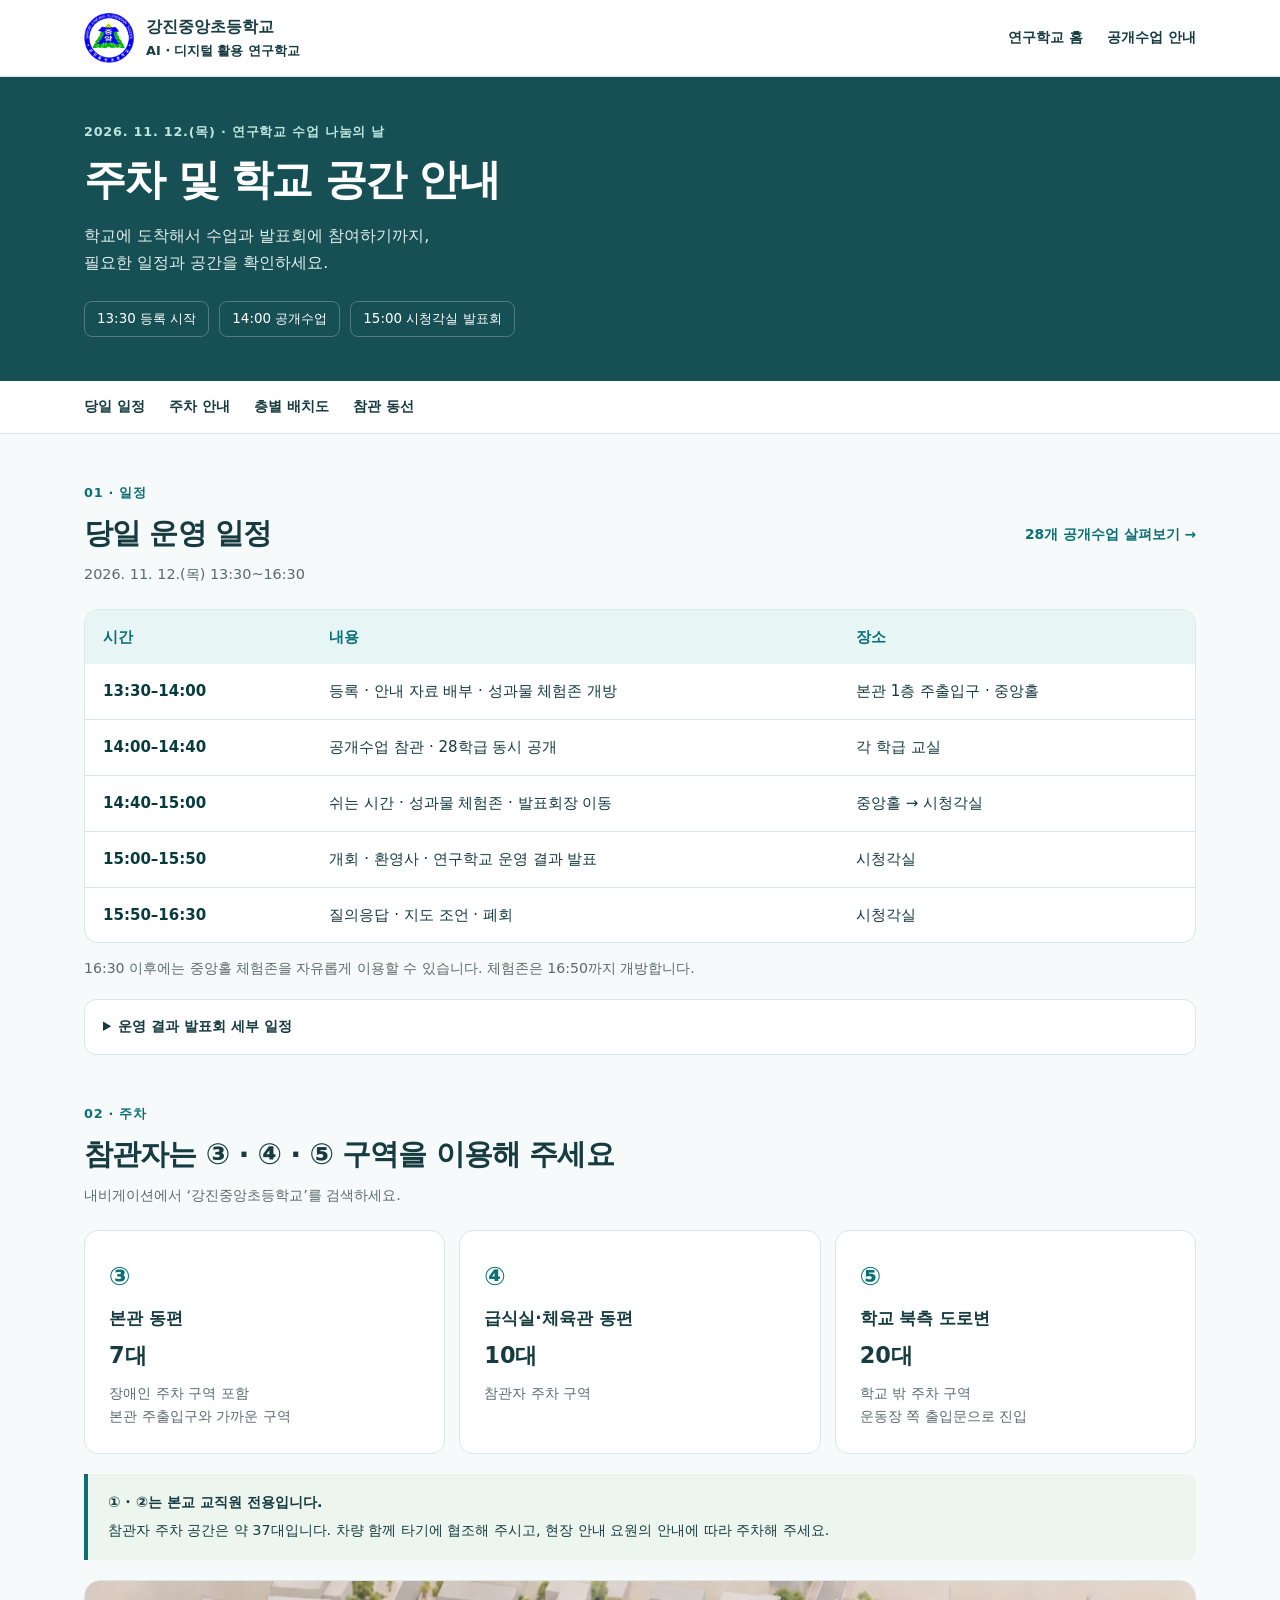
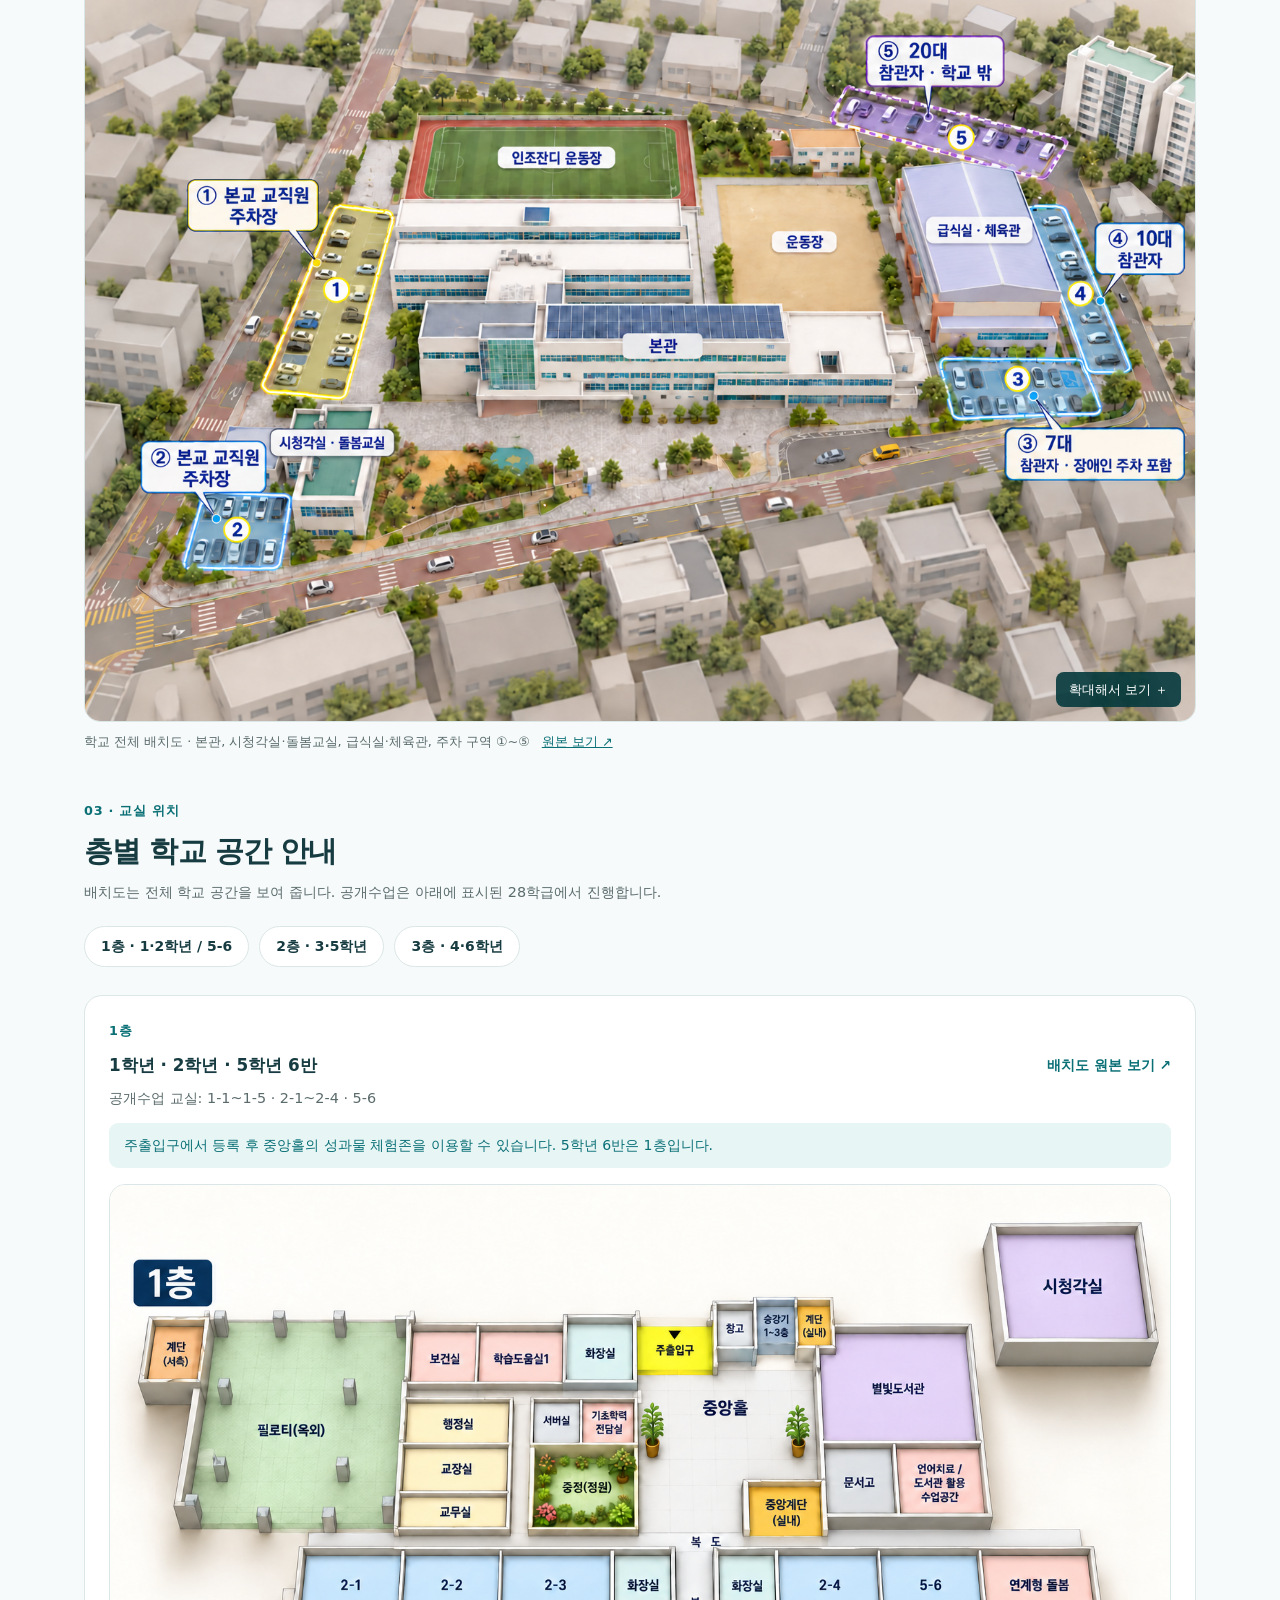
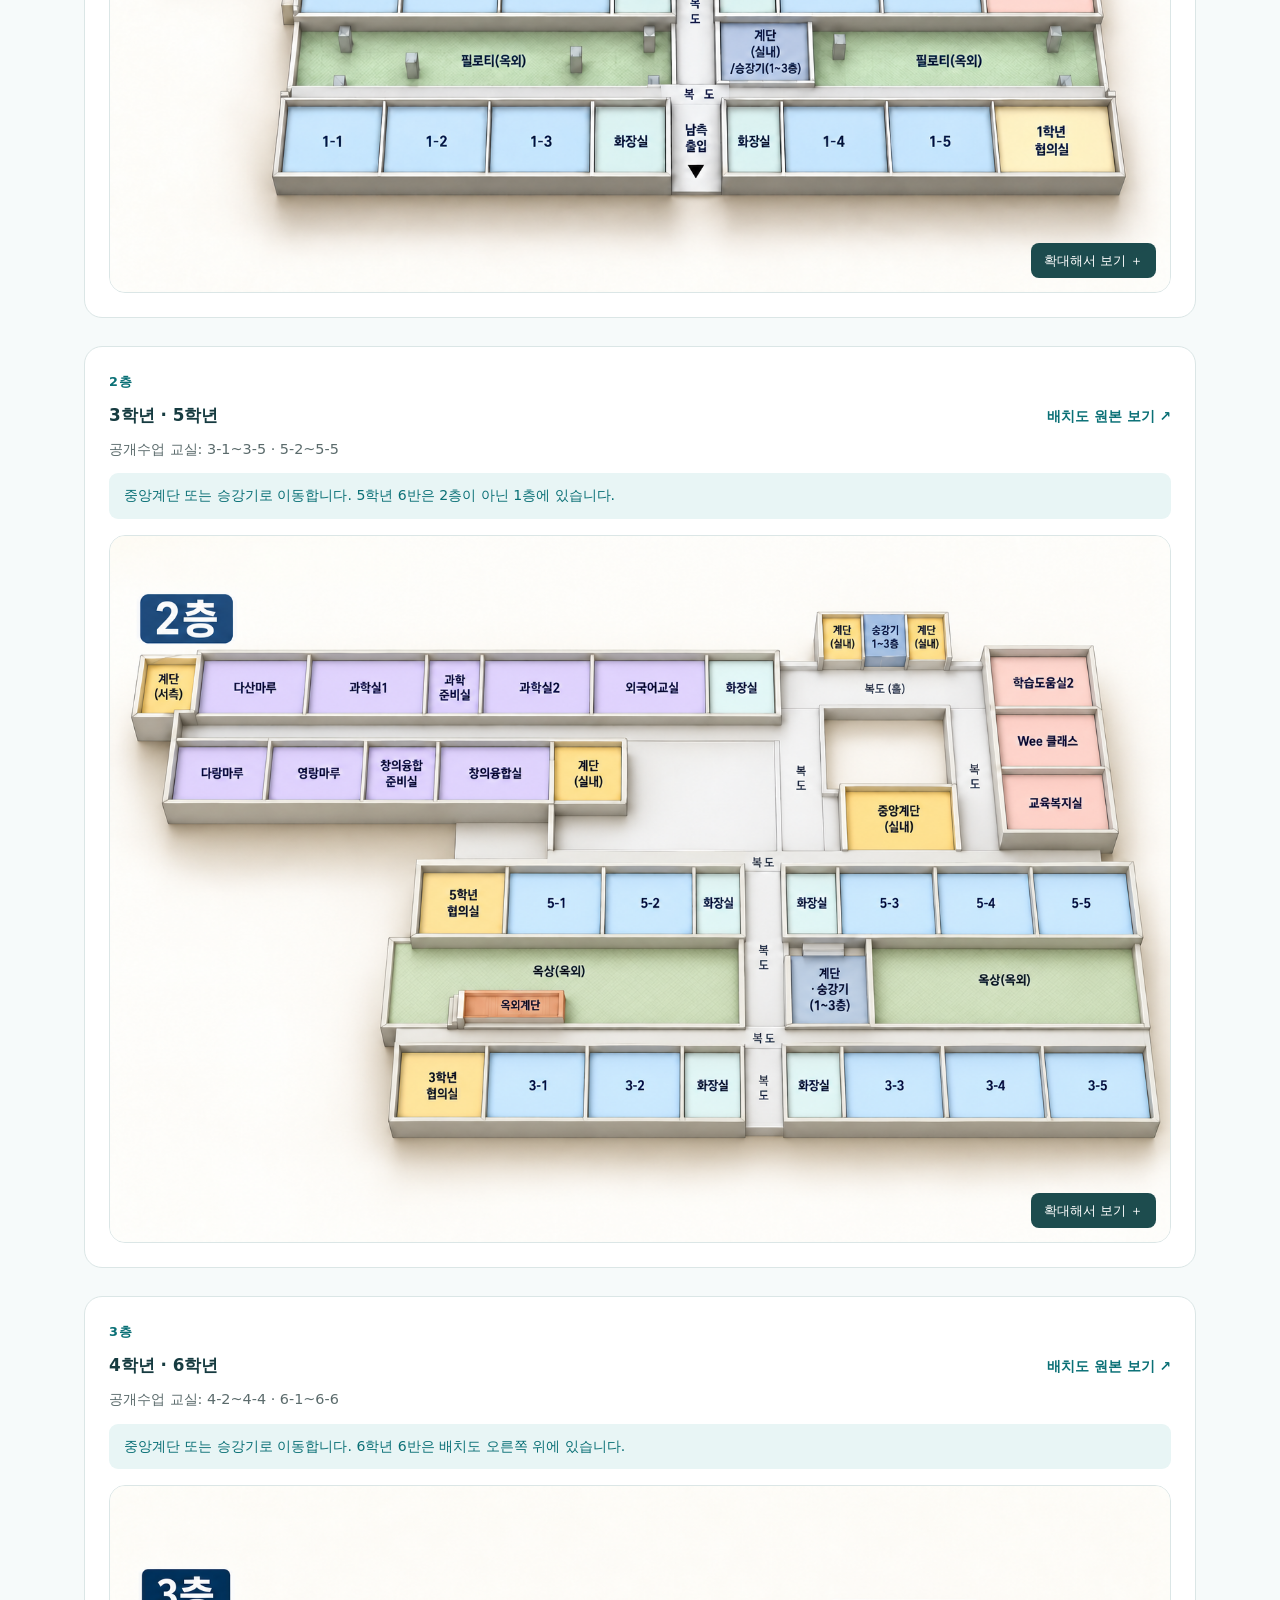
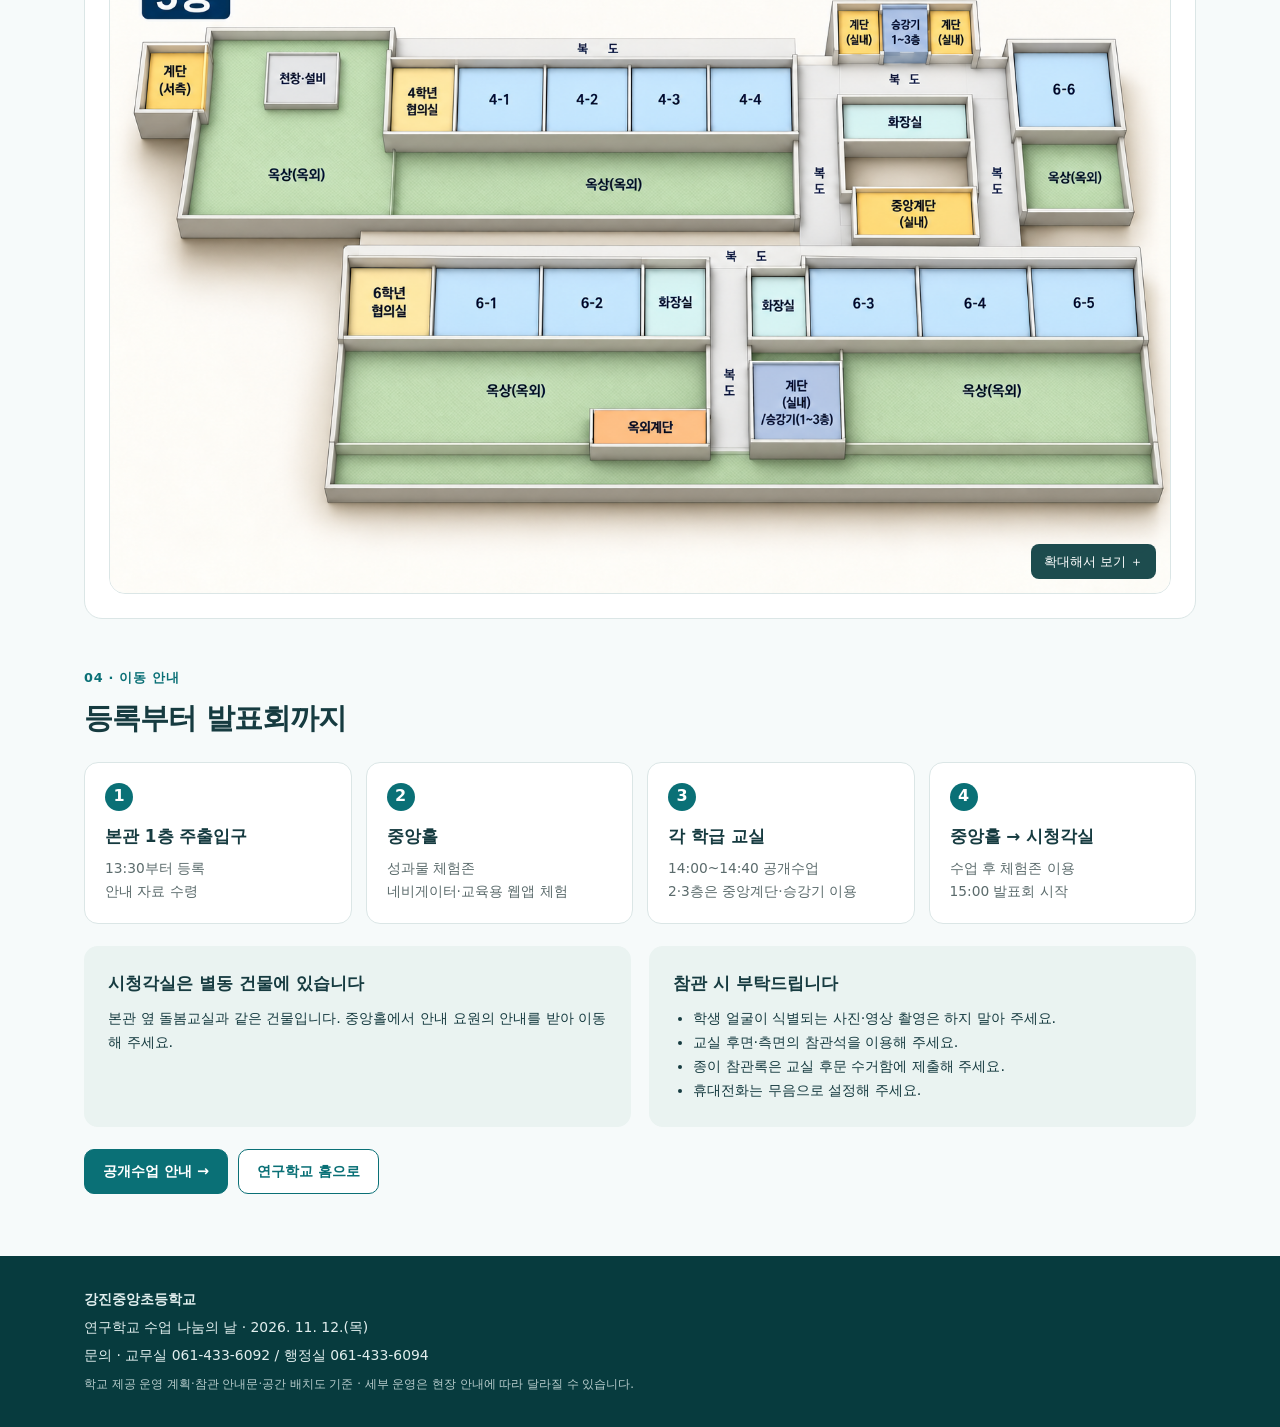
==== campus-guide.html @ c696d85d "Add event schedule and campus visitor guide; update school mark and report status" ====
<!doctype html>
<html lang="ko"><head><meta charset="utf-8"><meta name="viewport" content="width=device-width, initial-scale=1"><title>주차 및 학교 공간 안내 · 강진중앙초등학교 연구학교</title><meta name="description" content="2026년 11월 12일 연구학교 수업 나눔의 날. 당일 일정, 참관자 주차 구역, 1~3층 교실 배치도와 시청각실 이동 안내."><link rel="stylesheet" href="assets/campus-guide.css"></head>
<body><a class="skip" href="#main">본문으로 바로가기</a><header><div class="wrap nav"><a class="brand" href="index.html"><img src="assets/school-mark.png" width="1080" height="1080" alt="강진중앙초등학교 교표"><span>강진중앙초등학교<small>AI・디지털 활용 연구학교</small></span></a><nav aria-label="주 메뉴"><a href="index.html">연구학교 홈</a><a href="open-classes.html">공개수업 안내</a></nav></div></header>
<main id="main"><section class="hero"><div class="wrap"><p class="eyebrow">2026. 11. 12.(목) · 연구학교 수업 나눔의 날</p><h1>주차 및 학교 공간 안내</h1><p>학교에 도착해서 수업과 발표회에 참여하기까지,<br class="desktop-break"> 필요한 일정과 공간을 확인하세요.</p><div class="hero-facts"><span>13:30 등록 시작</span><span>14:00 공개수업</span><span>15:00 시청각실 발표회</span></div></div></section>
<nav class="section-nav" aria-label="안내 항목"><div class="wrap"><a href="#schedule">당일 일정</a><a href="#parking">주차 안내</a><a href="#floors">층별 배치도</a><a href="#route">참관 동선</a></div></nav>
<div class="wrap content"><section id="schedule" class="block"><div class="section-heading"><div><p class="eyebrow">01 · 일정</p><h2>당일 운영 일정</h2><p class="muted">2026. 11. 12.(목) 13:30~16:30</p></div><a class="text-link" href="open-classes.html">28개 공개수업 살펴보기 →</a></div><div class="event-table-wrap"><table class="event-table"><caption class="sr-only">2026년 11월 12일 당일 운영 일정</caption><thead><tr><th scope="col">시간</th><th scope="col">내용</th><th scope="col">장소</th></tr></thead><tbody><tr><th scope="row">13:30–14:00</th><td>등록 · 안내 자료 배부 · 성과물 체험존 개방</td><td>본관 1층 주출입구 · 중앙홀</td></tr><tr><th scope="row">14:00–14:40</th><td>공개수업 참관 · 28학급 동시 공개</td><td>각 학급 교실</td></tr><tr><th scope="row">14:40–15:00</th><td>쉬는 시간 · 성과물 체험존 · 발표회장 이동</td><td>중앙홀 → 시청각실</td></tr><tr><th scope="row">15:00–15:50</th><td>개회 · 환영사 · 연구학교 운영 결과 발표</td><td>시청각실</td></tr><tr><th scope="row">15:50–16:30</th><td>질의응답 · 지도 조언 · 폐회</td><td>시청각실</td></tr></tbody></table></div><p class="event-note">16:30 이후에는 중앙홀 체험존을 자유롭게 이용할 수 있습니다. 체험존은 16:50까지 개방합니다.</p><details class="presentation"><summary>운영 결과 발표회 세부 일정</summary><ul><li><time>15:00~15:10</time> 개회 · 환영사 · 내빈 소개</li><li><time>15:10~15:50</time> 연구 개요 · 과제별 결과 · 네비게이터 시연 · 수업자 사례 나눔 · 검증 결과와 결론</li><li><time>15:50~16:10</time> 질의응답</li><li><time>16:10~16:20</time> 지도·조언 및 총평</li><li><time>16:20~16:30</time> 폐회 및 정리</li></ul></details></section>
<section id="parking" class="block"><div class="section-heading"><div><p class="eyebrow">02 · 주차</p><h2>참관자는 ③ · ④ · ⑤ 구역을 이용해 주세요</h2><p class="muted">내비게이션에서 ‘강진중앙초등학교’를 검색하세요.</p></div></div><div class="parking-grid"><article><b class="number">③</b><h3>본관 동편</h3><strong>7대</strong><p>장애인 주차 구역 포함<br>본관 주출입구와 가까운 구역</p></article><article><b class="number">④</b><h3>급식실·체육관 동편</h3><strong>10대</strong><p>참관자 주차 구역</p></article><article><b class="number">⑤</b><h3>학교 북측 도로변</h3><strong>20대</strong><p>학교 밖 주차 구역<br>운동장 쪽 출입문으로 진입</p></article></div><p class="notice"><strong>① · ②는 본교 교직원 전용입니다.</strong> 참관자 주차 공간은 약 37대입니다. 차량 함께 타기에 협조해 주시고, 현장 안내 요원의 안내에 따라 주차해 주세요.</p><button class="map-button" data-map="assets/campus-parking.png" data-title="학교 전체 배치도 · 주차 구역" aria-haspopup="dialog" aria-label="학교 전체 배치도와 주차 구역 확대 보기"><img src="assets/campus-parking.png" width="1536" height="1024" loading="lazy" alt="학교 전체 배치도. ①② 교직원 전용, ③ 본관 동편 7대, ④ 급식실·체육관 동편 10대, ⑤ 학교 북측 도로변 20대. 시청각실은 돌봄교실과 같은 별동 건물에 있습니다."><span class="zoom-label">확대해서 보기 ＋</span></button><p class="map-caption">학교 전체 배치도 · 본관, 시청각실·돌봄교실, 급식실·체육관, 주차 구역 ①~⑤ <a href="assets/campus-parking.png" target="_blank" rel="noopener">원본 보기 ↗<span class="sr-only"> (새 창)</span></a></p></section>
<section id="floors" class="block"><div class="section-heading"><div><p class="eyebrow">03 · 교실 위치</p><h2>층별 학교 공간 안내</h2><p class="muted">배치도는 전체 학교 공간을 보여 줍니다. 공개수업은 아래에 표시된 28학급에서 진행합니다.</p></div></div><nav class="floor-nav" aria-label="층별 바로가기"><a href="#floor-1">1층 · 1·2학년 / 5-6</a><a href="#floor-2">2층 · 3·5학년</a><a href="#floor-3">3층 · 4·6학년</a></nav><section class="floor-panel" id="floor-1" aria-labelledby="floor-1-title"><div class="section-heading"><div><p class="eyebrow">1층</p><h3 id="floor-1-title">1학년 · 2학년 · 5학년 6반</h3><p class="muted">공개수업 교실: 1-1~1-5 · 2-1~2-4 · 5-6</p></div><a class="text-link" href="assets/campus-floor-1.png" target="_blank" rel="noopener">배치도 원본 보기 ↗<span class="sr-only"> (새 창)</span></a></div><p class="floor-note">주출입구에서 등록 후 중앙홀의 성과물 체험존을 이용할 수 있습니다. 5학년 6반은 1층입니다.</p><button class="map-button" data-map="assets/campus-floor-1.png" data-title="1층 배치도" aria-haspopup="dialog" aria-label="1층 배치도 확대 보기"><img src="assets/campus-floor-1.png" width="1536" height="1024" loading="lazy" alt="1층 학교 공간 배치도. 공개수업 교실 1-1~1-5 · 2-1~2-4 · 5-6. 계단, 승강기와 화장실 위치 표시."><span class="zoom-label">확대해서 보기 ＋</span></button></section><section class="floor-panel" id="floor-2" aria-labelledby="floor-2-title"><div class="section-heading"><div><p class="eyebrow">2층</p><h3 id="floor-2-title">3학년 · 5학년</h3><p class="muted">공개수업 교실: 3-1~3-5 · 5-2~5-5</p></div><a class="text-link" href="assets/campus-floor-2.png" target="_blank" rel="noopener">배치도 원본 보기 ↗<span class="sr-only"> (새 창)</span></a></div><p class="floor-note">중앙계단 또는 승강기로 이동합니다. 5학년 6반은 2층이 아닌 1층에 있습니다.</p><button class="map-button" data-map="assets/campus-floor-2.png" data-title="2층 배치도" aria-haspopup="dialog" aria-label="2층 배치도 확대 보기"><img src="assets/campus-floor-2.png" width="1536" height="1024" loading="lazy" alt="2층 학교 공간 배치도. 공개수업 교실 3-1~3-5 · 5-2~5-5. 계단, 승강기와 화장실 위치 표시."><span class="zoom-label">확대해서 보기 ＋</span></button></section><section class="floor-panel" id="floor-3" aria-labelledby="floor-3-title"><div class="section-heading"><div><p class="eyebrow">3층</p><h3 id="floor-3-title">4학년 · 6학년</h3><p class="muted">공개수업 교실: 4-2~4-4 · 6-1~6-6</p></div><a class="text-link" href="assets/campus-floor-3.png" target="_blank" rel="noopener">배치도 원본 보기 ↗<span class="sr-only"> (새 창)</span></a></div><p class="floor-note">중앙계단 또는 승강기로 이동합니다. 6학년 6반은 배치도 오른쪽 위에 있습니다.</p><button class="map-button" data-map="assets/campus-floor-3.png" data-title="3층 배치도" aria-haspopup="dialog" aria-label="3층 배치도 확대 보기"><img src="assets/campus-floor-3.png" width="1536" height="1024" loading="lazy" alt="3층 학교 공간 배치도. 공개수업 교실 4-2~4-4 · 6-1~6-6. 계단, 승강기와 화장실 위치 표시."><span class="zoom-label">확대해서 보기 ＋</span></button></section></section>
<section id="route" class="block"><div class="section-heading"><div><p class="eyebrow">04 · 이동 안내</p><h2>등록부터 발표회까지</h2></div></div><ol class="route"><li><span>1</span><h3>본관 1층 주출입구</h3><p>13:30부터 등록<br>안내 자료 수령</p></li><li><span>2</span><h3>중앙홀</h3><p>성과물 체험존<br>네비게이터·교육용 웹앱 체험</p></li><li><span>3</span><h3>각 학급 교실</h3><p>14:00~14:40 공개수업<br>2·3층은 중앙계단·승강기 이용</p></li><li><span>4</span><h3>중앙홀 → 시청각실</h3><p>수업 후 체험존 이용<br>15:00 발표회 시작</p></li></ol><div class="info-grid"><article><h3>시청각실은 별동 건물에 있습니다</h3><p>본관 옆 돌봄교실과 같은 건물입니다. 중앙홀에서 안내 요원의 안내를 받아 이동해 주세요.</p></article><article><h3>참관 시 부탁드립니다</h3><ul><li>학생 얼굴이 식별되는 사진·영상 촬영은 하지 말아 주세요.</li><li>교실 후면·측면의 참관석을 이용해 주세요.</li><li>종이 참관록은 교실 후문 수거함에 제출해 주세요.</li><li>휴대전화는 무음으로 설정해 주세요.</li></ul></article></div><div class="event-actions"><a href="open-classes.html">공개수업 안내 →</a><a href="index.html">연구학교 홈으로</a></div></section></div></main>
<footer><div class="wrap"><strong>강진중앙초등학교</strong><p>연구학교 수업 나눔의 날 · 2026. 11. 12.(목)</p><p>문의 · 교무실 <a href="tel:0614336092">061-433-6092</a> / 행정실 <a href="tel:0614336094">061-433-6094</a></p><small>학교 제공 운영 계획·참관 안내문·공간 배치도 기준 · 세부 운영은 현장 안내에 따라 달라질 수 있습니다.</small></div></footer>
<dialog id="map-dialog" aria-labelledby="map-title"><div class="map-dialog-head"><h2 id="map-title">배치도</h2><div class="zoom-controls"><button type="button" id="zoom-out" aria-label="배치도 축소">−</button><output id="zoom-level" aria-live="polite">100%</output><button type="button" id="zoom-in" aria-label="배치도 확대">＋</button><button type="button" id="map-close" autofocus>닫기</button></div></div><p class="zoom-help">＋로 확대하고 그림을 좌우·위아래로 스크롤해 보세요.</p><div class="map-viewport" tabindex="0" aria-label="확대 배치도 스크롤 영역"><img id="map-image" alt=""></div></dialog><script src="assets/campus-guide.js"></script></body></html>
---- assets/campus-guide.css ----
:root{--ink:#163b40;--teal:#0a7076;--muted:#5b6b6c;--line:#dbe6e6;--bg:#f6fafa}*{box-sizing:border-box}html{scroll-behavior:smooth}body{margin:0;background:var(--bg);color:var(--ink);font-family:"Pretendard","Apple SD Gothic Neo","Malgun Gothic",system-ui,sans-serif;line-height:1.65}a{color:inherit;text-decoration:none}button{font:inherit;cursor:pointer}img{display:block;max-width:100%}h1,h2,h3,p{margin:0}h1{font-size:clamp(1.8rem,4vw,2.65rem);line-height:1.3;letter-spacing:-.04em}h2{font-size:clamp(1.35rem,3vw,1.8rem);line-height:1.45;letter-spacing:-.03em}h3{font-size:1.05rem}a:focus-visible,button:focus-visible,summary:focus-visible,[tabindex]:focus-visible{outline:3px solid #b77714;outline-offset:4px}.wrap{max-width:1160px;padding:0 24px;margin:auto}header{background:white;border-bottom:1px solid var(--line)}.nav{display:flex;align-items:center;justify-content:space-between;gap:20px;padding-top:13px;padding-bottom:13px}.brand{display:flex;gap:12px;align-items:center;font-weight:800;line-height:1.4}.brand img{width:50px;height:50px;object-fit:contain}.brand small{display:block;font-size:.8rem;font-weight:600;margin-top:4px}.nav nav{display:flex;gap:24px;font-size:.88rem;font-weight:700}.hero{background:#164f54;color:#fff;padding:44px 0}.hero .eyebrow{color:#bce5de}.eyebrow{font-size:.8rem;letter-spacing:.06em;font-weight:800;color:var(--teal);margin-bottom:10px}.hero h1{margin-bottom:16px}.hero>div>p:not(.eyebrow){color:#e2efec;font-size:1rem}.hero-facts{display:flex;gap:10px;flex-wrap:wrap;margin-top:25px}.hero-facts span{padding:6px 12px;border:1px solid #ffffff40;border-radius:8px;font-size:.84rem}.section-nav{position:sticky;top:0;z-index:10;background:#fffffff5;border-bottom:1px solid var(--line);backdrop-filter:blur(8px)}.section-nav .wrap{display:flex;gap:24px;overflow-x:auto;white-space:nowrap}.section-nav a{font-size:.9rem;font-weight:700;padding:14px 0}.section-nav a:hover{color:var(--teal)}.content{padding-bottom:32px}.block{padding-top:48px;scroll-margin-top:70px}.section-heading{display:flex;align-items:center;justify-content:space-between;gap:20px;margin-bottom:22px}.muted{color:var(--muted);font-size:.9rem;margin-top:8px}.text-link{font-size:.86rem;font-weight:700;color:var(--teal);flex-shrink:0}.presentation{margin-top:18px;border:1px solid var(--line);background:white;border-radius:12px;padding:15px 18px;font-size:.9rem}.presentation summary{cursor:pointer;font-weight:700}.presentation ul{padding-left:20px}.presentation li{margin:9px 0}.presentation time{font-weight:700;margin-right:10px}.parking-grid{display:grid;grid-template-columns:repeat(3,1fr);gap:14px}.parking-grid article{background:white;border:1px solid var(--line);border-radius:14px;padding:24px;position:relative}.number{font-size:1.6rem;color:var(--teal)}.parking-grid h3{margin:8px 0 4px}.parking-grid strong{font-size:1.4rem}.parking-grid p{font-size:.9rem;color:var(--muted);margin-top:8px}.notice{background:#edf5ef;border-left:4px solid var(--teal);padding:17px 20px;margin:20px 0;font-size:.9rem;border-radius:0 10px 10px 0}.notice strong{display:block;margin-bottom:4px}.map-button{padding:0;position:relative;display:block;width:100%;background:#fff;border:1px solid var(--line);border-radius:16px;overflow:hidden}.map-button img{width:100%;height:auto}.zoom-label{position:absolute;right:14px;bottom:14px;background:#073b3ee8;color:white;border-radius:8px;padding:7px 13px;font-size:.8rem}.map-caption{font-size:.8rem;color:var(--muted);margin-top:9px}.map-caption a{color:var(--teal);text-decoration:underline;margin-left:8px}.floor-nav{display:flex;flex-wrap:wrap;gap:10px;margin-bottom:24px}.floor-nav a{border:1px solid var(--line);background:white;border-radius:30px;padding:8px 16px;font-size:.87rem;font-weight:700}.floor-panel{margin-top:28px;padding:24px;background:white;border:1px solid var(--line);border-radius:18px;scroll-margin-top:76px}.floor-panel .section-heading{margin-bottom:12px}.floor-note{font-size:.88rem;color:var(--teal);background:#e8f5f5;padding:11px 15px;border-radius:9px;margin-bottom:16px}.route{list-style:none;margin:0;padding:0;display:grid;grid-template-columns:repeat(4,1fr);gap:14px}.route li{padding:20px;background:white;border:1px solid var(--line);border-radius:14px}.route span{display:grid;place-items:center;width:28px;height:28px;border-radius:50%;background:var(--teal);color:white;font-weight:700;margin-bottom:12px}.route p{font-size:.86rem;color:var(--muted);margin-top:7px}.info-grid{display:grid;grid-template-columns:1fr 1fr;gap:18px;margin-top:22px}.info-grid article{background:#eaf3f1;padding:24px;border-radius:14px}.info-grid p,.info-grid ul{font-size:.9rem;margin-top:10px}.info-grid ul{padding-left:20px;margin-bottom:0}footer{background:#073b3e;color:#e1eeee;padding:32px 0;margin-top:30px;font-size:.87rem}footer p{margin:5px 0}footer small{color:#b7cccc}dialog{border:0;border-radius:16px;padding:0;width:calc(100vw - 28px);max-width:1440px;max-height:94dvh;color:var(--ink);overflow:hidden}dialog::backdrop{background:#0b2b33b8}.map-dialog-head{padding:15px 20px;display:flex;align-items:center;justify-content:space-between;gap:12px;border-bottom:1px solid var(--line)}.map-dialog-head h2{font-size:1rem}.zoom-controls{display:flex;align-items:center;gap:8px}.zoom-controls button{border:1px solid var(--line);border-radius:8px;background:white;color:var(--ink);min-width:38px;height:38px}.zoom-controls output{min-width:45px;text-align:center;font-size:.82rem}#map-close{background:var(--teal);color:white;padding:0 14px}.zoom-help{font-size:.8rem;color:var(--muted);padding:8px 20px}.map-viewport{overflow:auto;max-height:calc(94dvh - 135px);background:#eee;overscroll-behavior:contain}.map-viewport img{max-width:none;width:100%;height:auto}.skip{position:absolute;top:-100px;left:16px;padding:10px;background:white;z-index:30}.skip:focus{top:10px}@media(max-width:760px){.parking-grid{grid-template-columns:1fr}.parking-grid article{padding:18px;display:grid;grid-template-columns:40px 1fr auto;gap:4px 12px;align-items:center}.parking-grid p{grid-column:2/-1;margin-top:0}.parking-grid h3{margin:0}.route{grid-template-columns:1fr 1fr}.section-heading{align-items:flex-start;flex-direction:column;gap:10px}.floor-panel{padding:16px}.info-grid{grid-template-columns:1fr}.section-nav .wrap{gap:20px}.nav nav{gap:14px;font-size:.78rem}.brand{font-size:.88rem}.brand small{font-size:.67rem}.brand img{width:42px;height:42px}}@media(max-width:480px){.wrap{padding-left:16px;padding-right:16px}.hero{padding:32px 0}.desktop-break{display:none}.nav{flex-wrap:wrap;gap:12px}.nav nav{width:100%;justify-content:flex-end}.section-nav .wrap{gap:18px}.section-nav a{font-size:.8rem}.block{padding-top:35px}.floor-nav a{font-size:.77rem;padding:7px 11px}.route{grid-template-columns:1fr}.map-dialog-head{flex-wrap:wrap;padding:12px}.zoom-controls{margin-left:auto}.zoom-help{padding:8px 12px}.zoom-label{font-size:.73rem;bottom:8px;right:8px}.floor-panel{padding:12px}.hero-facts{gap:6px}.hero-facts span{font-size:.75rem}}@media(prefers-reduced-motion:reduce){html{scroll-behavior:auto}}

.event-table-wrap{overflow-x:auto;border:1px solid #dbe6e6;border-radius:14px;background:#fff}.event-table{width:100%;border-collapse:collapse;text-align:left;font-size:.94rem}.event-table th,.event-table td{padding:15px 18px;border-bottom:1px solid #dbe6e6;vertical-align:top}.event-table thead{background:#e8f5f5;color:#0a7076}.event-table tbody th{white-space:nowrap;font-variant-numeric:tabular-nums;color:#073b3e}.event-table tr:last-child>*{border-bottom:0}.event-note{font-size:.88rem;color:#5b6b6c;margin-top:14px;line-height:1.7}.event-actions{display:flex;flex-wrap:wrap;gap:10px;margin-top:22px}.event-actions a{display:inline-block;padding:10px 18px;border:1px solid #0a7076;border-radius:10px;color:#0a7076;font-size:.9rem;font-weight:700;background:#fff}.event-actions a:first-child{background:#0a7076;color:#fff}.sr-only{position:absolute;width:1px;height:1px;padding:0;margin:-1px;overflow:hidden;clip:rect(0,0,0,0);white-space:nowrap;border:0}@media(max-width:600px){.event-table th,.event-table td{padding:12px 9px;font-size:.82rem}.event-table tbody th{white-space:normal;min-width:88px}.event-table td:last-child{min-width:92px}}
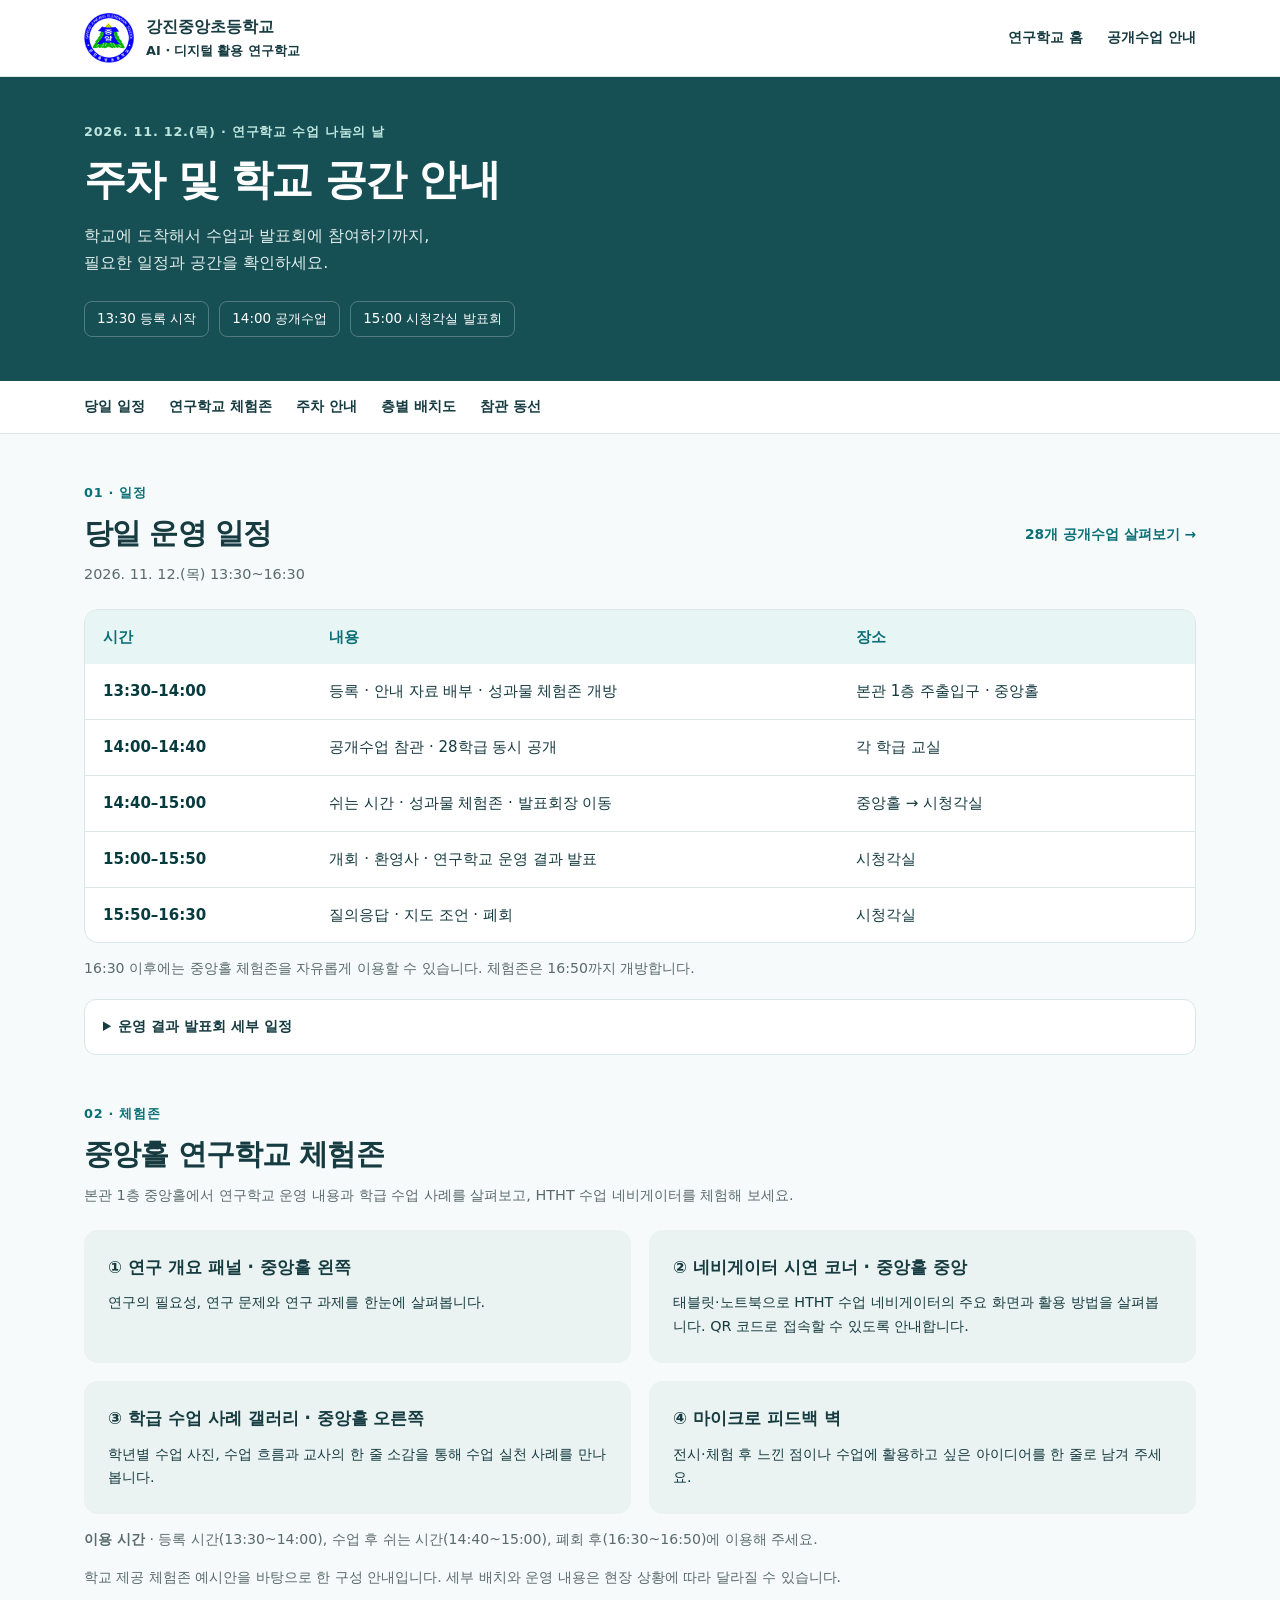
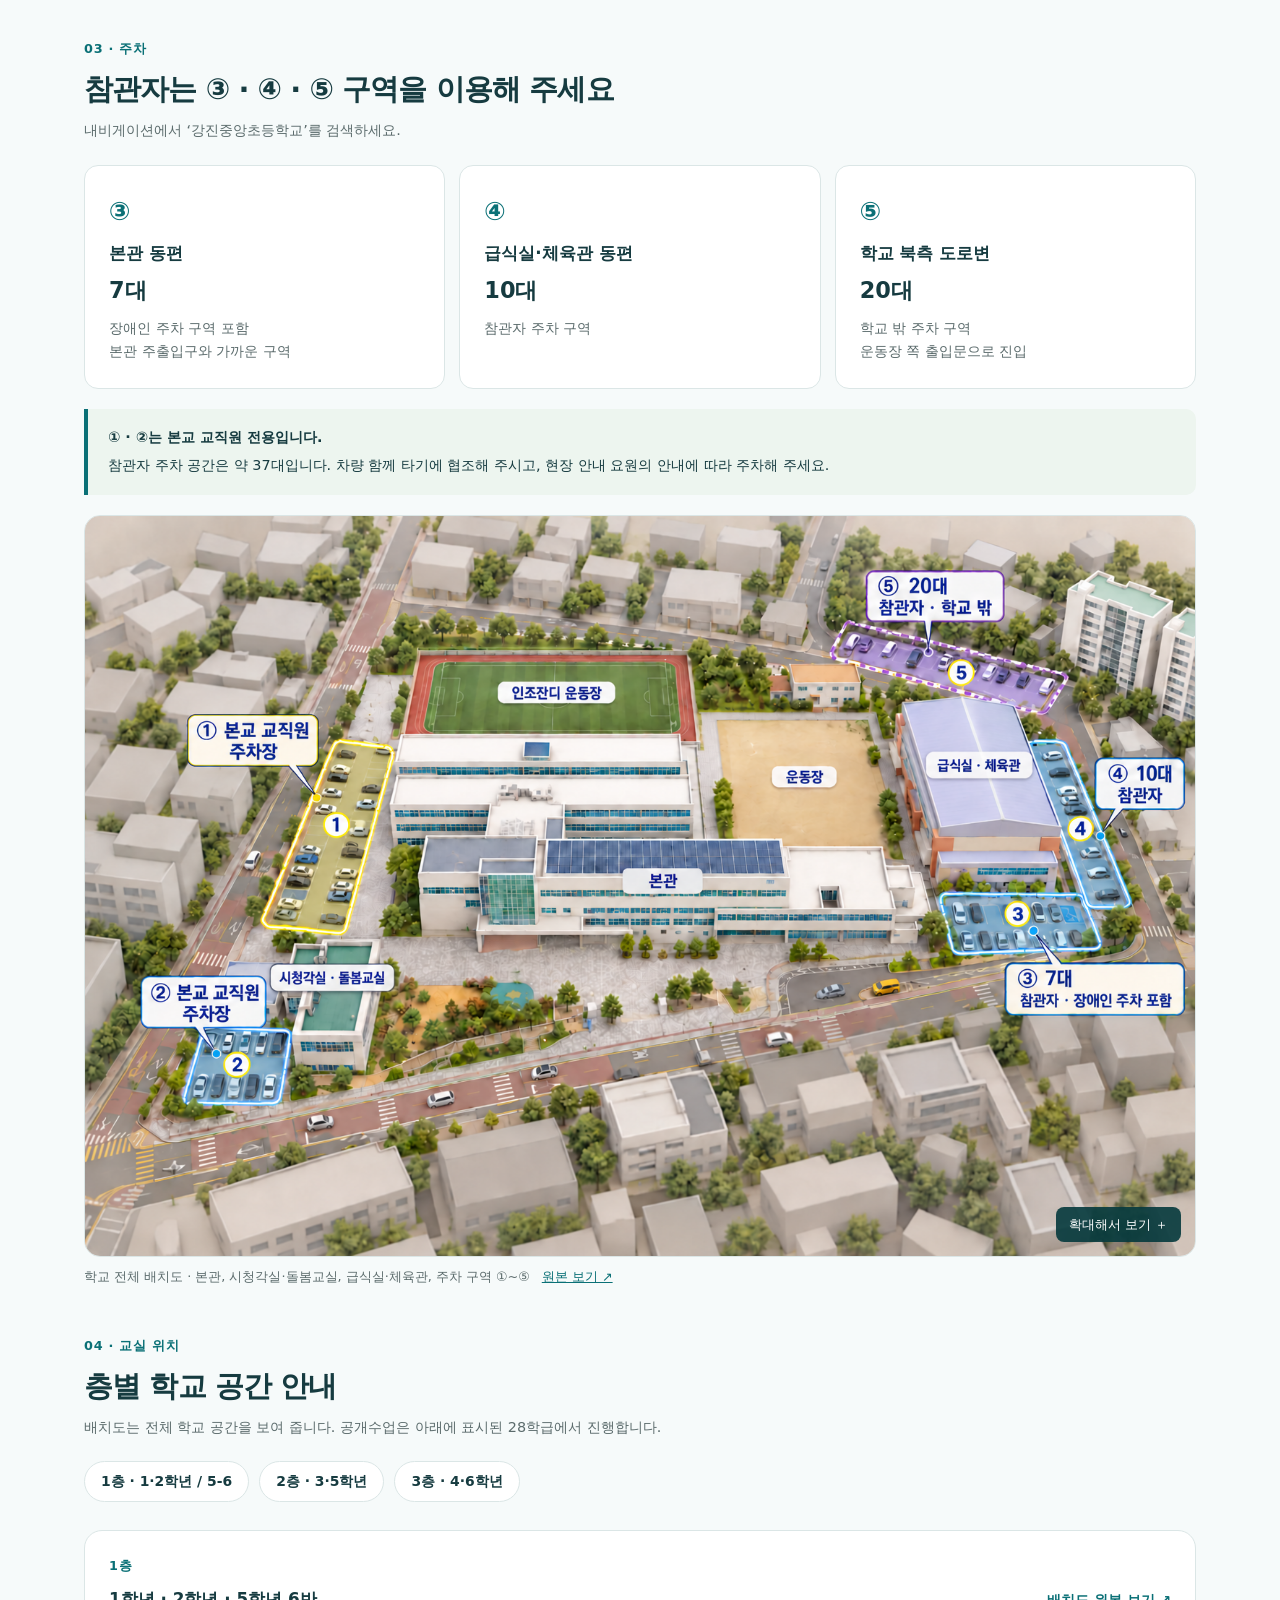
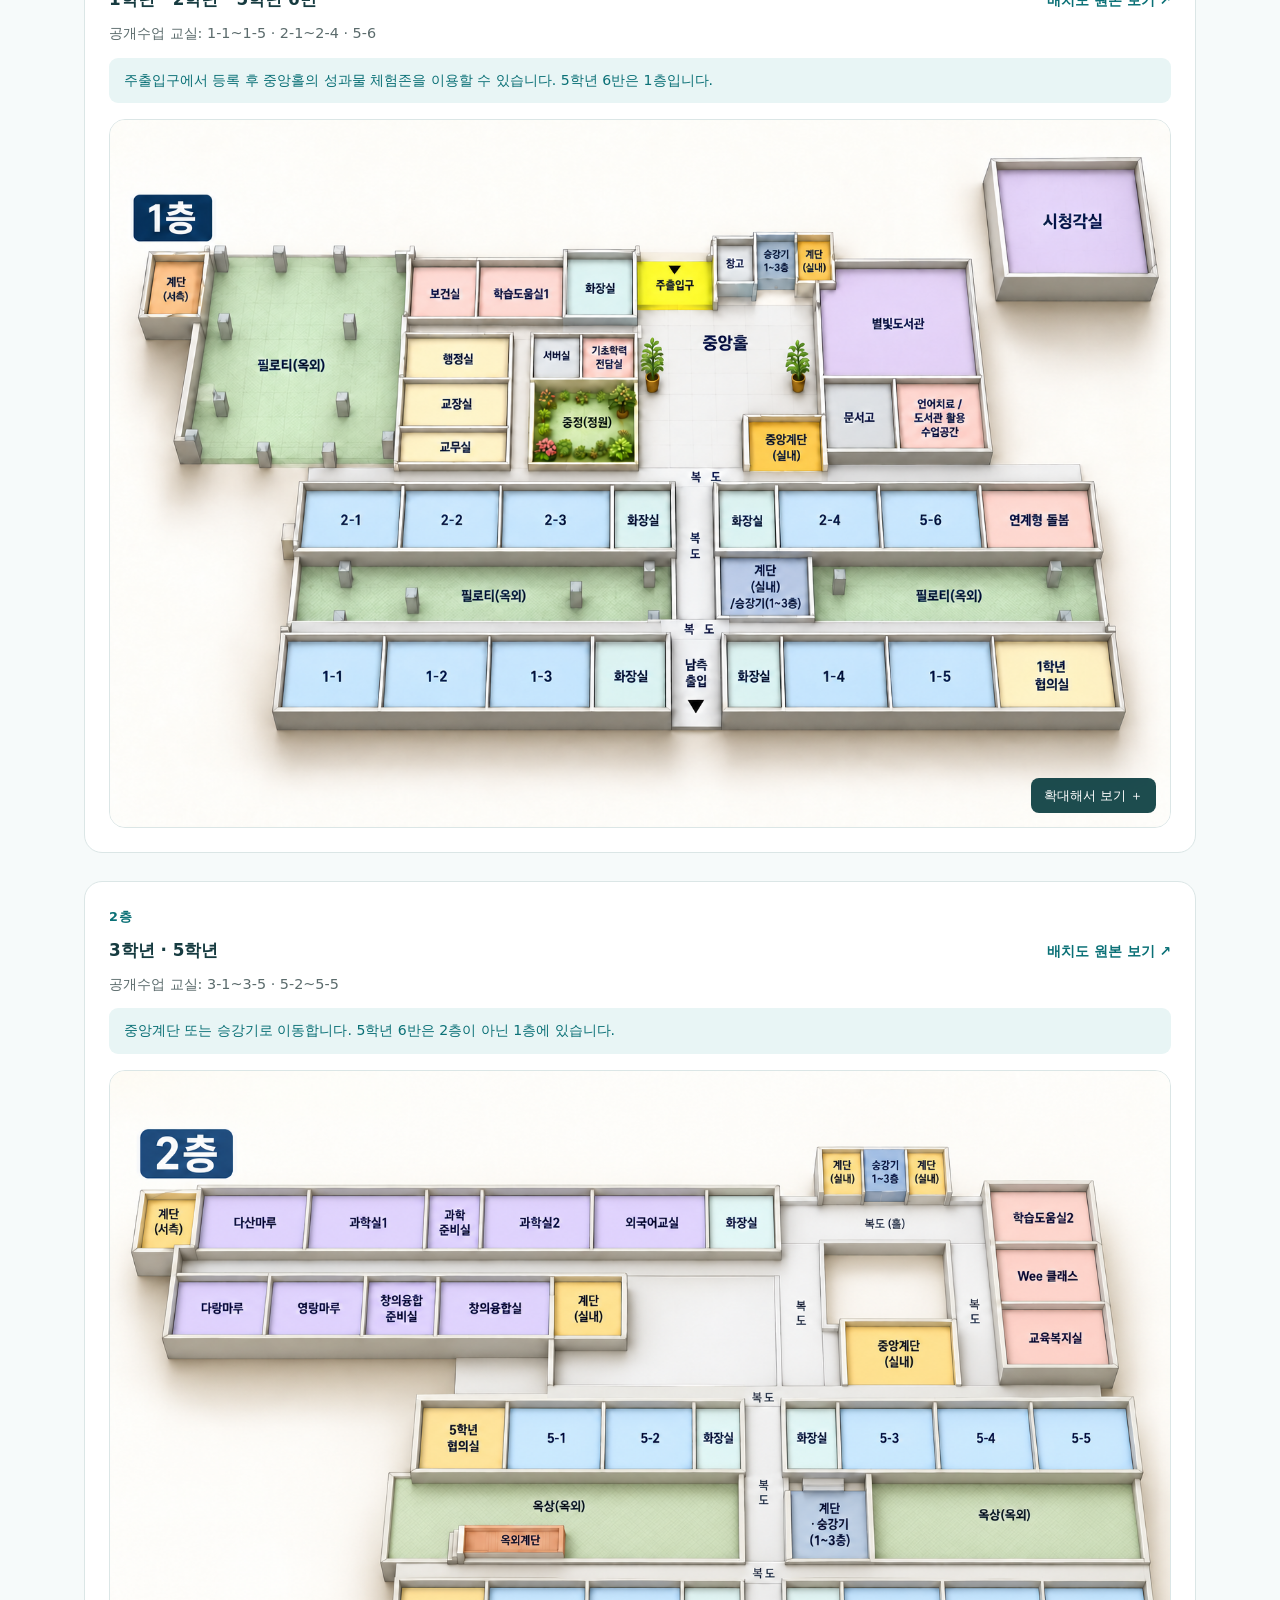
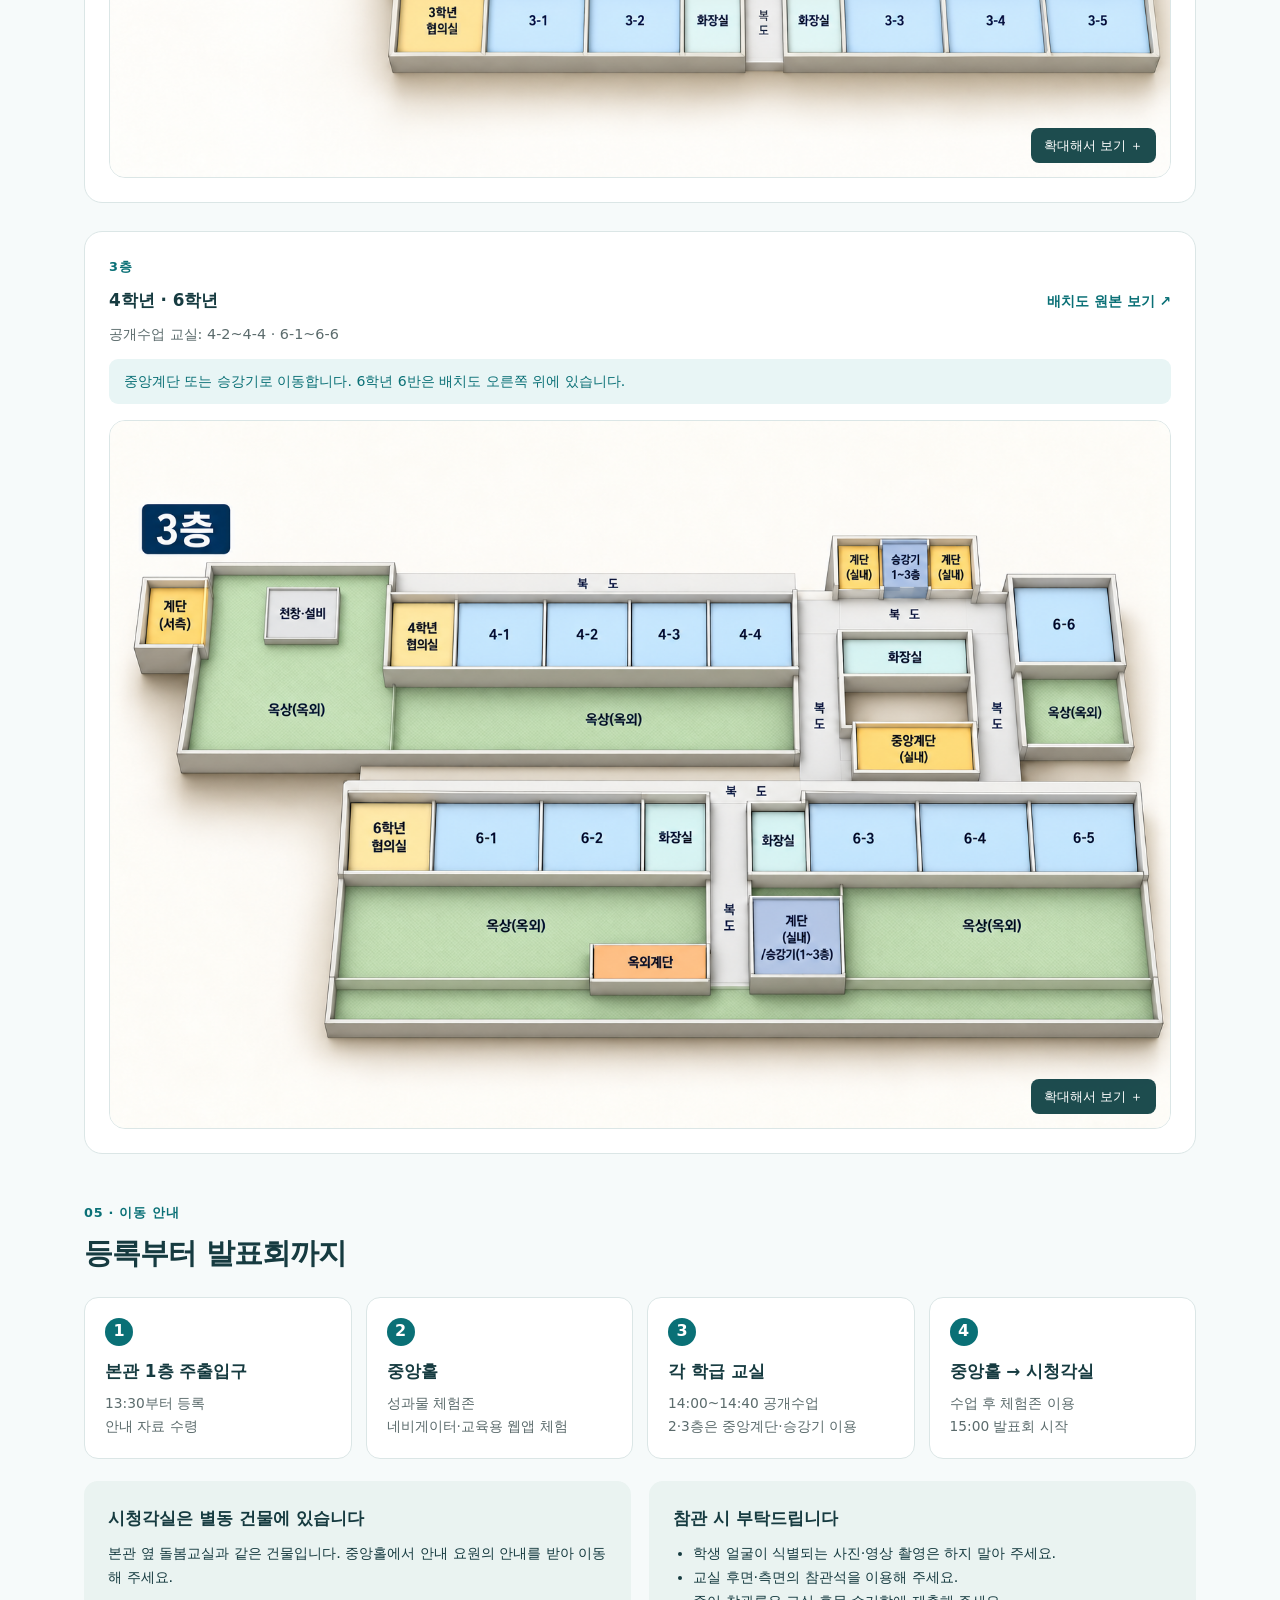
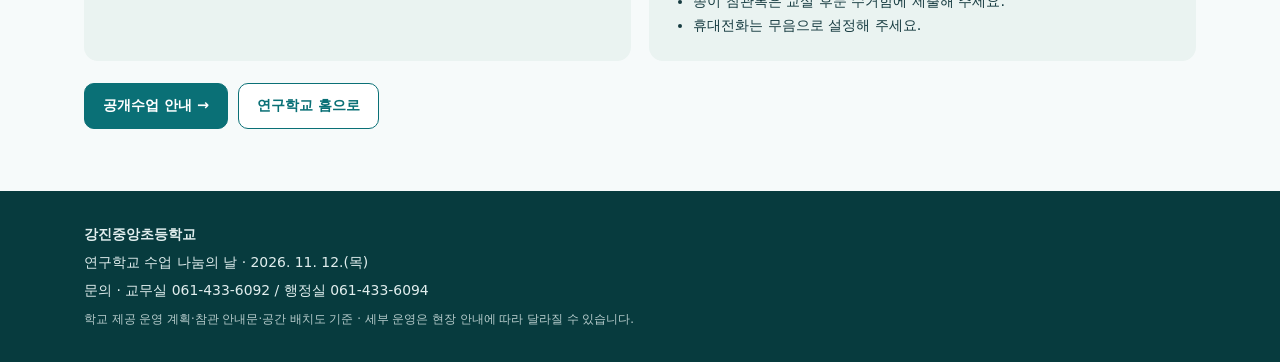
==== commit 47f92a0e: "Add brief research school experience zone guide to campus page" ====
--- a/campus-guide.html
+++ b/campus-guide.html
@@ -2,10 +2,18 @@
 <html lang="ko"><head><meta charset="utf-8"><meta name="viewport" content="width=device-width, initial-scale=1"><title>주차 및 학교 공간 안내 · 강진중앙초등학교 연구학교</title><meta name="description" content="2026년 11월 12일 연구학교 수업 나눔의 날. 당일 일정, 참관자 주차 구역, 1~3층 교실 배치도와 시청각실 이동 안내."><link rel="stylesheet" href="assets/campus-guide.css"></head>
 <body><a class="skip" href="#main">본문으로 바로가기</a><header><div class="wrap nav"><a class="brand" href="index.html"><img src="assets/school-mark.png" width="1080" height="1080" alt="강진중앙초등학교 교표"><span>강진중앙초등학교<small>AI・디지털 활용 연구학교</small></span></a><nav aria-label="주 메뉴"><a href="index.html">연구학교 홈</a><a href="open-classes.html">공개수업 안내</a></nav></div></header>
 <main id="main"><section class="hero"><div class="wrap"><p class="eyebrow">2026. 11. 12.(목) · 연구학교 수업 나눔의 날</p><h1>주차 및 학교 공간 안내</h1><p>학교에 도착해서 수업과 발표회에 참여하기까지,<br class="desktop-break"> 필요한 일정과 공간을 확인하세요.</p><div class="hero-facts"><span>13:30 등록 시작</span><span>14:00 공개수업</span><span>15:00 시청각실 발표회</span></div></div></section>
-<nav class="section-nav" aria-label="안내 항목"><div class="wrap"><a href="#schedule">당일 일정</a><a href="#parking">주차 안내</a><a href="#floors">층별 배치도</a><a href="#route">참관 동선</a></div></nav>
+<nav class="section-nav" aria-label="안내 항목"><div class="wrap"><a href="#schedule">당일 일정</a><a href="#experience">연구학교 체험존</a><a href="#parking">주차 안내</a><a href="#floors">층별 배치도</a><a href="#route">참관 동선</a></div></nav>
 <div class="wrap content"><section id="schedule" class="block"><div class="section-heading"><div><p class="eyebrow">01 · 일정</p><h2>당일 운영 일정</h2><p class="muted">2026. 11. 12.(목) 13:30~16:30</p></div><a class="text-link" href="open-classes.html">28개 공개수업 살펴보기 →</a></div><div class="event-table-wrap"><table class="event-table"><caption class="sr-only">2026년 11월 12일 당일 운영 일정</caption><thead><tr><th scope="col">시간</th><th scope="col">내용</th><th scope="col">장소</th></tr></thead><tbody><tr><th scope="row">13:30–14:00</th><td>등록 · 안내 자료 배부 · 성과물 체험존 개방</td><td>본관 1층 주출입구 · 중앙홀</td></tr><tr><th scope="row">14:00–14:40</th><td>공개수업 참관 · 28학급 동시 공개</td><td>각 학급 교실</td></tr><tr><th scope="row">14:40–15:00</th><td>쉬는 시간 · 성과물 체험존 · 발표회장 이동</td><td>중앙홀 → 시청각실</td></tr><tr><th scope="row">15:00–15:50</th><td>개회 · 환영사 · 연구학교 운영 결과 발표</td><td>시청각실</td></tr><tr><th scope="row">15:50–16:30</th><td>질의응답 · 지도 조언 · 폐회</td><td>시청각실</td></tr></tbody></table></div><p class="event-note">16:30 이후에는 중앙홀 체험존을 자유롭게 이용할 수 있습니다. 체험존은 16:50까지 개방합니다.</p><details class="presentation"><summary>운영 결과 발표회 세부 일정</summary><ul><li><time>15:00~15:10</time> 개회 · 환영사 · 내빈 소개</li><li><time>15:10~15:50</time> 연구 개요 · 과제별 결과 · 네비게이터 시연 · 수업자 사례 나눔 · 검증 결과와 결론</li><li><time>15:50~16:10</time> 질의응답</li><li><time>16:10~16:20</time> 지도·조언 및 총평</li><li><time>16:20~16:30</time> 폐회 및 정리</li></ul></details></section>
-<section id="parking" class="block"><div class="section-heading"><div><p class="eyebrow">02 · 주차</p><h2>참관자는 ③ · ④ · ⑤ 구역을 이용해 주세요</h2><p class="muted">내비게이션에서 ‘강진중앙초등학교’를 검색하세요.</p></div></div><div class="parking-grid"><article><b class="number">③</b><h3>본관 동편</h3><strong>7대</strong><p>장애인 주차 구역 포함<br>본관 주출입구와 가까운 구역</p></article><article><b class="number">④</b><h3>급식실·체육관 동편</h3><strong>10대</strong><p>참관자 주차 구역</p></article><article><b class="number">⑤</b><h3>학교 북측 도로변</h3><strong>20대</strong><p>학교 밖 주차 구역<br>운동장 쪽 출입문으로 진입</p></article></div><p class="notice"><strong>① · ②는 본교 교직원 전용입니다.</strong> 참관자 주차 공간은 약 37대입니다. 차량 함께 타기에 협조해 주시고, 현장 안내 요원의 안내에 따라 주차해 주세요.</p><button class="map-button" data-map="assets/campus-parking.png" data-title="학교 전체 배치도 · 주차 구역" aria-haspopup="dialog" aria-label="학교 전체 배치도와 주차 구역 확대 보기"><img src="assets/campus-parking.png" width="1536" height="1024" loading="lazy" alt="학교 전체 배치도. ①② 교직원 전용, ③ 본관 동편 7대, ④ 급식실·체육관 동편 10대, ⑤ 학교 북측 도로변 20대. 시청각실은 돌봄교실과 같은 별동 건물에 있습니다."><span class="zoom-label">확대해서 보기 ＋</span></button><p class="map-caption">학교 전체 배치도 · 본관, 시청각실·돌봄교실, 급식실·체육관, 주차 구역 ①~⑤ <a href="assets/campus-parking.png" target="_blank" rel="noopener">원본 보기 ↗<span class="sr-only"> (새 창)</span></a></p></section>
-<section id="floors" class="block"><div class="section-heading"><div><p class="eyebrow">03 · 교실 위치</p><h2>층별 학교 공간 안내</h2><p class="muted">배치도는 전체 학교 공간을 보여 줍니다. 공개수업은 아래에 표시된 28학급에서 진행합니다.</p></div></div><nav class="floor-nav" aria-label="층별 바로가기"><a href="#floor-1">1층 · 1·2학년 / 5-6</a><a href="#floor-2">2층 · 3·5학년</a><a href="#floor-3">3층 · 4·6학년</a></nav><section class="floor-panel" id="floor-1" aria-labelledby="floor-1-title"><div class="section-heading"><div><p class="eyebrow">1층</p><h3 id="floor-1-title">1학년 · 2학년 · 5학년 6반</h3><p class="muted">공개수업 교실: 1-1~1-5 · 2-1~2-4 · 5-6</p></div><a class="text-link" href="assets/campus-floor-1.png" target="_blank" rel="noopener">배치도 원본 보기 ↗<span class="sr-only"> (새 창)</span></a></div><p class="floor-note">주출입구에서 등록 후 중앙홀의 성과물 체험존을 이용할 수 있습니다. 5학년 6반은 1층입니다.</p><button class="map-button" data-map="assets/campus-floor-1.png" data-title="1층 배치도" aria-haspopup="dialog" aria-label="1층 배치도 확대 보기"><img src="assets/campus-floor-1.png" width="1536" height="1024" loading="lazy" alt="1층 학교 공간 배치도. 공개수업 교실 1-1~1-5 · 2-1~2-4 · 5-6. 계단, 승강기와 화장실 위치 표시."><span class="zoom-label">확대해서 보기 ＋</span></button></section><section class="floor-panel" id="floor-2" aria-labelledby="floor-2-title"><div class="section-heading"><div><p class="eyebrow">2층</p><h3 id="floor-2-title">3학년 · 5학년</h3><p class="muted">공개수업 교실: 3-1~3-5 · 5-2~5-5</p></div><a class="text-link" href="assets/campus-floor-2.png" target="_blank" rel="noopener">배치도 원본 보기 ↗<span class="sr-only"> (새 창)</span></a></div><p class="floor-note">중앙계단 또는 승강기로 이동합니다. 5학년 6반은 2층이 아닌 1층에 있습니다.</p><button class="map-button" data-map="assets/campus-floor-2.png" data-title="2층 배치도" aria-haspopup="dialog" aria-label="2층 배치도 확대 보기"><img src="assets/campus-floor-2.png" width="1536" height="1024" loading="lazy" alt="2층 학교 공간 배치도. 공개수업 교실 3-1~3-5 · 5-2~5-5. 계단, 승강기와 화장실 위치 표시."><span class="zoom-label">확대해서 보기 ＋</span></button></section><section class="floor-panel" id="floor-3" aria-labelledby="floor-3-title"><div class="section-heading"><div><p class="eyebrow">3층</p><h3 id="floor-3-title">4학년 · 6학년</h3><p class="muted">공개수업 교실: 4-2~4-4 · 6-1~6-6</p></div><a class="text-link" href="assets/campus-floor-3.png" target="_blank" rel="noopener">배치도 원본 보기 ↗<span class="sr-only"> (새 창)</span></a></div><p class="floor-note">중앙계단 또는 승강기로 이동합니다. 6학년 6반은 배치도 오른쪽 위에 있습니다.</p><button class="map-button" data-map="assets/campus-floor-3.png" data-title="3층 배치도" aria-haspopup="dialog" aria-label="3층 배치도 확대 보기"><img src="assets/campus-floor-3.png" width="1536" height="1024" loading="lazy" alt="3층 학교 공간 배치도. 공개수업 교실 4-2~4-4 · 6-1~6-6. 계단, 승강기와 화장실 위치 표시."><span class="zoom-label">확대해서 보기 ＋</span></button></section></section>
-<section id="route" class="block"><div class="section-heading"><div><p class="eyebrow">04 · 이동 안내</p><h2>등록부터 발표회까지</h2></div></div><ol class="route"><li><span>1</span><h3>본관 1층 주출입구</h3><p>13:30부터 등록<br>안내 자료 수령</p></li><li><span>2</span><h3>중앙홀</h3><p>성과물 체험존<br>네비게이터·교육용 웹앱 체험</p></li><li><span>3</span><h3>각 학급 교실</h3><p>14:00~14:40 공개수업<br>2·3층은 중앙계단·승강기 이용</p></li><li><span>4</span><h3>중앙홀 → 시청각실</h3><p>수업 후 체험존 이용<br>15:00 발표회 시작</p></li></ol><div class="info-grid"><article><h3>시청각실은 별동 건물에 있습니다</h3><p>본관 옆 돌봄교실과 같은 건물입니다. 중앙홀에서 안내 요원의 안내를 받아 이동해 주세요.</p></article><article><h3>참관 시 부탁드립니다</h3><ul><li>학생 얼굴이 식별되는 사진·영상 촬영은 하지 말아 주세요.</li><li>교실 후면·측면의 참관석을 이용해 주세요.</li><li>종이 참관록은 교실 후문 수거함에 제출해 주세요.</li><li>휴대전화는 무음으로 설정해 주세요.</li></ul></article></div><div class="event-actions"><a href="open-classes.html">공개수업 안내 →</a><a href="index.html">연구학교 홈으로</a></div></section></div></main>
+
+<section id="experience" class="block" aria-labelledby="experience-title"><div class="section-heading"><div><p class="eyebrow">02 · 체험존</p><h2 id="experience-title">중앙홀 연구학교 체험존</h2><p class="muted">본관 1층 중앙홀에서 연구학교 운영 내용과 학급 수업 사례를 살펴보고, HTHT 수업 네비게이터를 체험해 보세요.</p></div></div>
+<div class="info-grid">
+<article><h3>① 연구 개요 패널 · 중앙홀 왼쪽</h3><p>연구의 필요성, 연구 문제와 연구 과제를 한눈에 살펴봅니다.</p></article>
+<article><h3>② 네비게이터 시연 코너 · 중앙홀 중앙</h3><p>태블릿·노트북으로 HTHT 수업 네비게이터의 주요 화면과 활용 방법을 살펴봅니다. QR 코드로 접속할 수 있도록 안내합니다.</p></article>
+<article><h3>③ 학급 수업 사례 갤러리 · 중앙홀 오른쪽</h3><p>학년별 수업 사진, 수업 흐름과 교사의 한 줄 소감을 통해 수업 실천 사례를 만나봅니다.</p></article>
+<article><h3>④ 마이크로 피드백 벽</h3><p>전시·체험 후 느낀 점이나 수업에 활용하고 싶은 아이디어를 한 줄로 남겨 주세요.</p></article>
+</div><p class="event-note"><strong>이용 시간</strong> · 등록 시간(13:30~14:00), 수업 후 쉬는 시간(14:40~15:00), 폐회 후(16:30~16:50)에 이용해 주세요.</p><p class="event-note">학교 제공 체험존 예시안을 바탕으로 한 구성 안내입니다. 세부 배치와 운영 내용은 현장 상황에 따라 달라질 수 있습니다.</p></section>
+<section id="parking" class="block"><div class="section-heading"><div><p class="eyebrow">03 · 주차</p><h2>참관자는 ③ · ④ · ⑤ 구역을 이용해 주세요</h2><p class="muted">내비게이션에서 ‘강진중앙초등학교’를 검색하세요.</p></div></div><div class="parking-grid"><article><b class="number">③</b><h3>본관 동편</h3><strong>7대</strong><p>장애인 주차 구역 포함<br>본관 주출입구와 가까운 구역</p></article><article><b class="number">④</b><h3>급식실·체육관 동편</h3><strong>10대</strong><p>참관자 주차 구역</p></article><article><b class="number">⑤</b><h3>학교 북측 도로변</h3><strong>20대</strong><p>학교 밖 주차 구역<br>운동장 쪽 출입문으로 진입</p></article></div><p class="notice"><strong>① · ②는 본교 교직원 전용입니다.</strong> 참관자 주차 공간은 약 37대입니다. 차량 함께 타기에 협조해 주시고, 현장 안내 요원의 안내에 따라 주차해 주세요.</p><button class="map-button" data-map="assets/campus-parking.png" data-title="학교 전체 배치도 · 주차 구역" aria-haspopup="dialog" aria-label="학교 전체 배치도와 주차 구역 확대 보기"><img src="assets/campus-parking.png" width="1536" height="1024" loading="lazy" alt="학교 전체 배치도. ①② 교직원 전용, ③ 본관 동편 7대, ④ 급식실·체육관 동편 10대, ⑤ 학교 북측 도로변 20대. 시청각실은 돌봄교실과 같은 별동 건물에 있습니다."><span class="zoom-label">확대해서 보기 ＋</span></button><p class="map-caption">학교 전체 배치도 · 본관, 시청각실·돌봄교실, 급식실·체육관, 주차 구역 ①~⑤ <a href="assets/campus-parking.png" target="_blank" rel="noopener">원본 보기 ↗<span class="sr-only"> (새 창)</span></a></p></section>
+<section id="floors" class="block"><div class="section-heading"><div><p class="eyebrow">04 · 교실 위치</p><h2>층별 학교 공간 안내</h2><p class="muted">배치도는 전체 학교 공간을 보여 줍니다. 공개수업은 아래에 표시된 28학급에서 진행합니다.</p></div></div><nav class="floor-nav" aria-label="층별 바로가기"><a href="#floor-1">1층 · 1·2학년 / 5-6</a><a href="#floor-2">2층 · 3·5학년</a><a href="#floor-3">3층 · 4·6학년</a></nav><section class="floor-panel" id="floor-1" aria-labelledby="floor-1-title"><div class="section-heading"><div><p class="eyebrow">1층</p><h3 id="floor-1-title">1학년 · 2학년 · 5학년 6반</h3><p class="muted">공개수업 교실: 1-1~1-5 · 2-1~2-4 · 5-6</p></div><a class="text-link" href="assets/campus-floor-1.png" target="_blank" rel="noopener">배치도 원본 보기 ↗<span class="sr-only"> (새 창)</span></a></div><p class="floor-note">주출입구에서 등록 후 중앙홀의 성과물 체험존을 이용할 수 있습니다. 5학년 6반은 1층입니다.</p><button class="map-button" data-map="assets/campus-floor-1.png" data-title="1층 배치도" aria-haspopup="dialog" aria-label="1층 배치도 확대 보기"><img src="assets/campus-floor-1.png" width="1536" height="1024" loading="lazy" alt="1층 학교 공간 배치도. 공개수업 교실 1-1~1-5 · 2-1~2-4 · 5-6. 계단, 승강기와 화장실 위치 표시."><span class="zoom-label">확대해서 보기 ＋</span></button></section><section class="floor-panel" id="floor-2" aria-labelledby="floor-2-title"><div class="section-heading"><div><p class="eyebrow">2층</p><h3 id="floor-2-title">3학년 · 5학년</h3><p class="muted">공개수업 교실: 3-1~3-5 · 5-2~5-5</p></div><a class="text-link" href="assets/campus-floor-2.png" target="_blank" rel="noopener">배치도 원본 보기 ↗<span class="sr-only"> (새 창)</span></a></div><p class="floor-note">중앙계단 또는 승강기로 이동합니다. 5학년 6반은 2층이 아닌 1층에 있습니다.</p><button class="map-button" data-map="assets/campus-floor-2.png" data-title="2층 배치도" aria-haspopup="dialog" aria-label="2층 배치도 확대 보기"><img src="assets/campus-floor-2.png" width="1536" height="1024" loading="lazy" alt="2층 학교 공간 배치도. 공개수업 교실 3-1~3-5 · 5-2~5-5. 계단, 승강기와 화장실 위치 표시."><span class="zoom-label">확대해서 보기 ＋</span></button></section><section class="floor-panel" id="floor-3" aria-labelledby="floor-3-title"><div class="section-heading"><div><p class="eyebrow">3층</p><h3 id="floor-3-title">4학년 · 6학년</h3><p class="muted">공개수업 교실: 4-2~4-4 · 6-1~6-6</p></div><a class="text-link" href="assets/campus-floor-3.png" target="_blank" rel="noopener">배치도 원본 보기 ↗<span class="sr-only"> (새 창)</span></a></div><p class="floor-note">중앙계단 또는 승강기로 이동합니다. 6학년 6반은 배치도 오른쪽 위에 있습니다.</p><button class="map-button" data-map="assets/campus-floor-3.png" data-title="3층 배치도" aria-haspopup="dialog" aria-label="3층 배치도 확대 보기"><img src="assets/campus-floor-3.png" width="1536" height="1024" loading="lazy" alt="3층 학교 공간 배치도. 공개수업 교실 4-2~4-4 · 6-1~6-6. 계단, 승강기와 화장실 위치 표시."><span class="zoom-label">확대해서 보기 ＋</span></button></section></section>
+<section id="route" class="block"><div class="section-heading"><div><p class="eyebrow">05 · 이동 안내</p><h2>등록부터 발표회까지</h2></div></div><ol class="route"><li><span>1</span><h3>본관 1층 주출입구</h3><p>13:30부터 등록<br>안내 자료 수령</p></li><li><span>2</span><h3>중앙홀</h3><p>성과물 체험존<br>네비게이터·교육용 웹앱 체험</p></li><li><span>3</span><h3>각 학급 교실</h3><p>14:00~14:40 공개수업<br>2·3층은 중앙계단·승강기 이용</p></li><li><span>4</span><h3>중앙홀 → 시청각실</h3><p>수업 후 체험존 이용<br>15:00 발표회 시작</p></li></ol><div class="info-grid"><article><h3>시청각실은 별동 건물에 있습니다</h3><p>본관 옆 돌봄교실과 같은 건물입니다. 중앙홀에서 안내 요원의 안내를 받아 이동해 주세요.</p></article><article><h3>참관 시 부탁드립니다</h3><ul><li>학생 얼굴이 식별되는 사진·영상 촬영은 하지 말아 주세요.</li><li>교실 후면·측면의 참관석을 이용해 주세요.</li><li>종이 참관록은 교실 후문 수거함에 제출해 주세요.</li><li>휴대전화는 무음으로 설정해 주세요.</li></ul></article></div><div class="event-actions"><a href="open-classes.html">공개수업 안내 →</a><a href="index.html">연구학교 홈으로</a></div></section></div></main>
 <footer><div class="wrap"><strong>강진중앙초등학교</strong><p>연구학교 수업 나눔의 날 · 2026. 11. 12.(목)</p><p>문의 · 교무실 <a href="tel:0614336092">061-433-6092</a> / 행정실 <a href="tel:0614336094">061-433-6094</a></p><small>학교 제공 운영 계획·참관 안내문·공간 배치도 기준 · 세부 운영은 현장 안내에 따라 달라질 수 있습니다.</small></div></footer>
 <dialog id="map-dialog" aria-labelledby="map-title"><div class="map-dialog-head"><h2 id="map-title">배치도</h2><div class="zoom-controls"><button type="button" id="zoom-out" aria-label="배치도 축소">−</button><output id="zoom-level" aria-live="polite">100%</output><button type="button" id="zoom-in" aria-label="배치도 확대">＋</button><button type="button" id="map-close" autofocus>닫기</button></div></div><p class="zoom-help">＋로 확대하고 그림을 좌우·위아래로 스크롤해 보세요.</p><div class="map-viewport" tabindex="0" aria-label="확대 배치도 스크롤 영역"><img id="map-image" alt=""></div></dialog><script src="assets/campus-guide.js"></script></body></html>
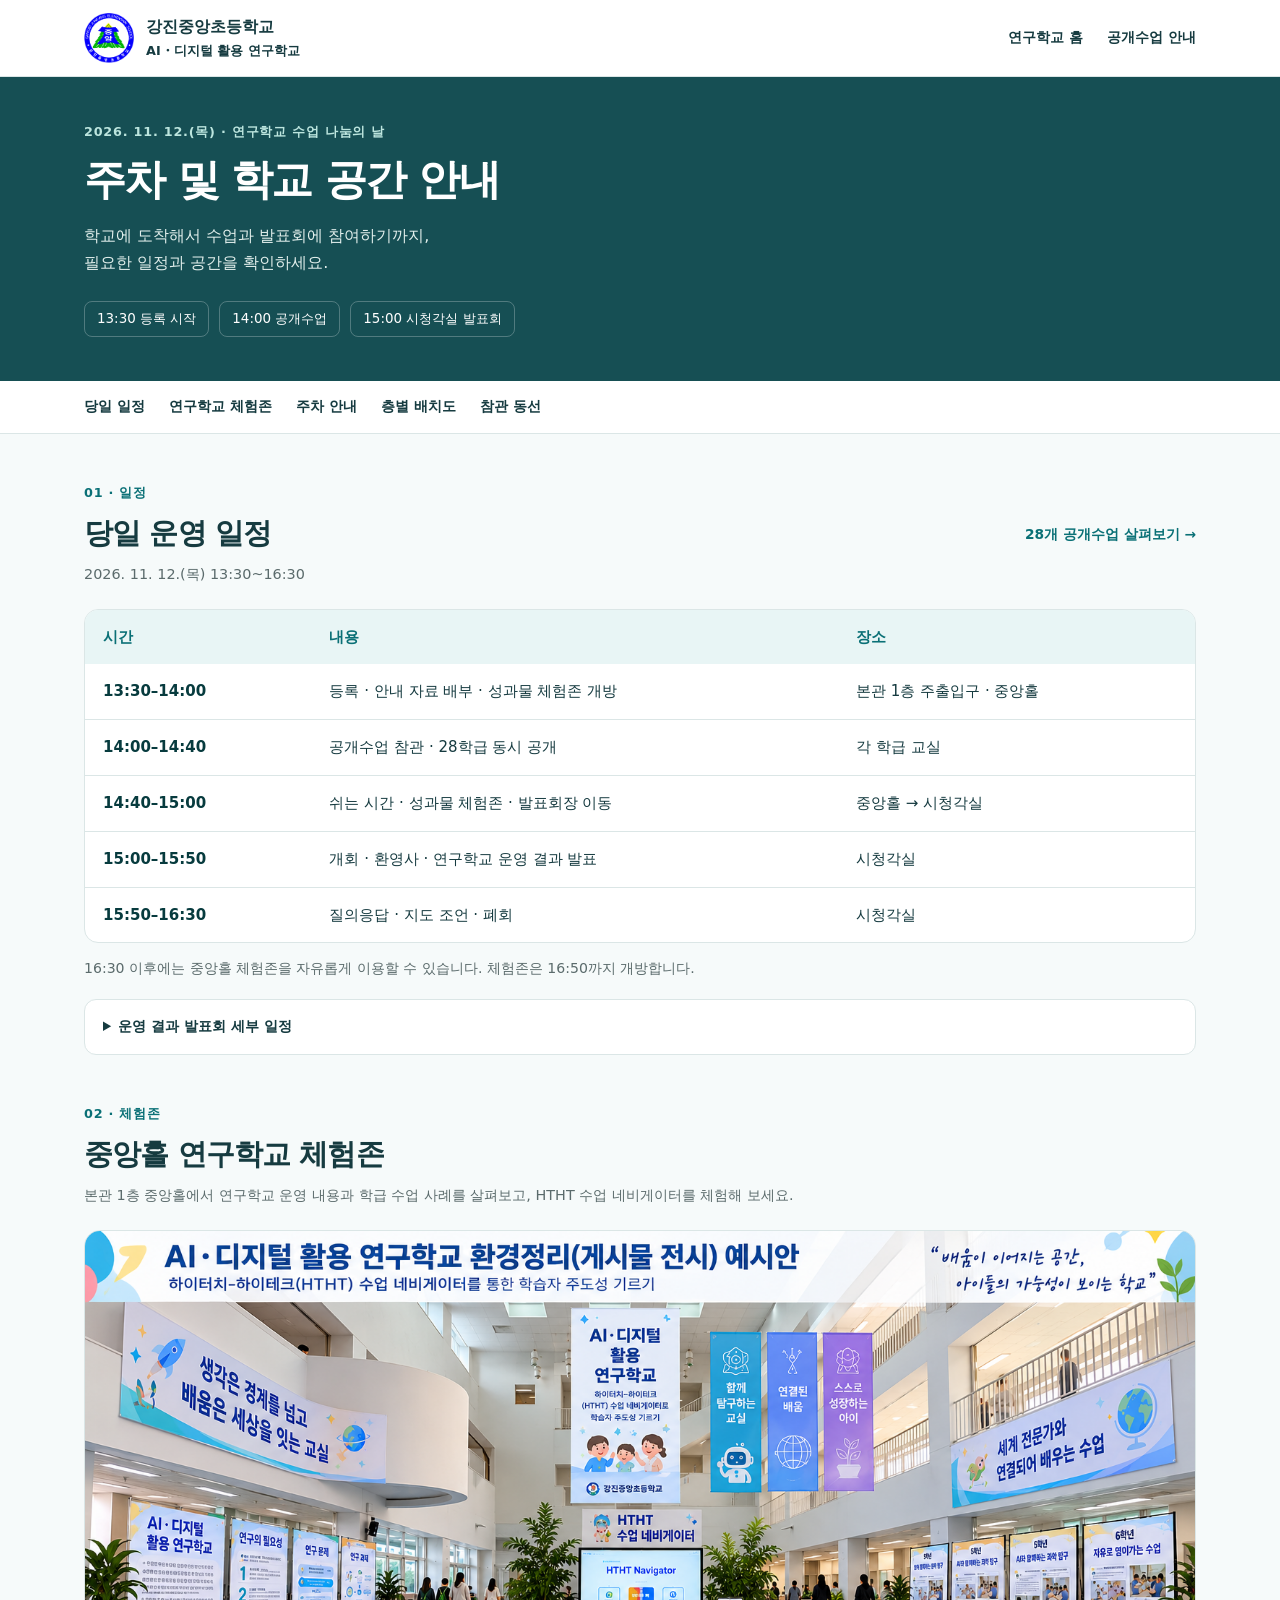
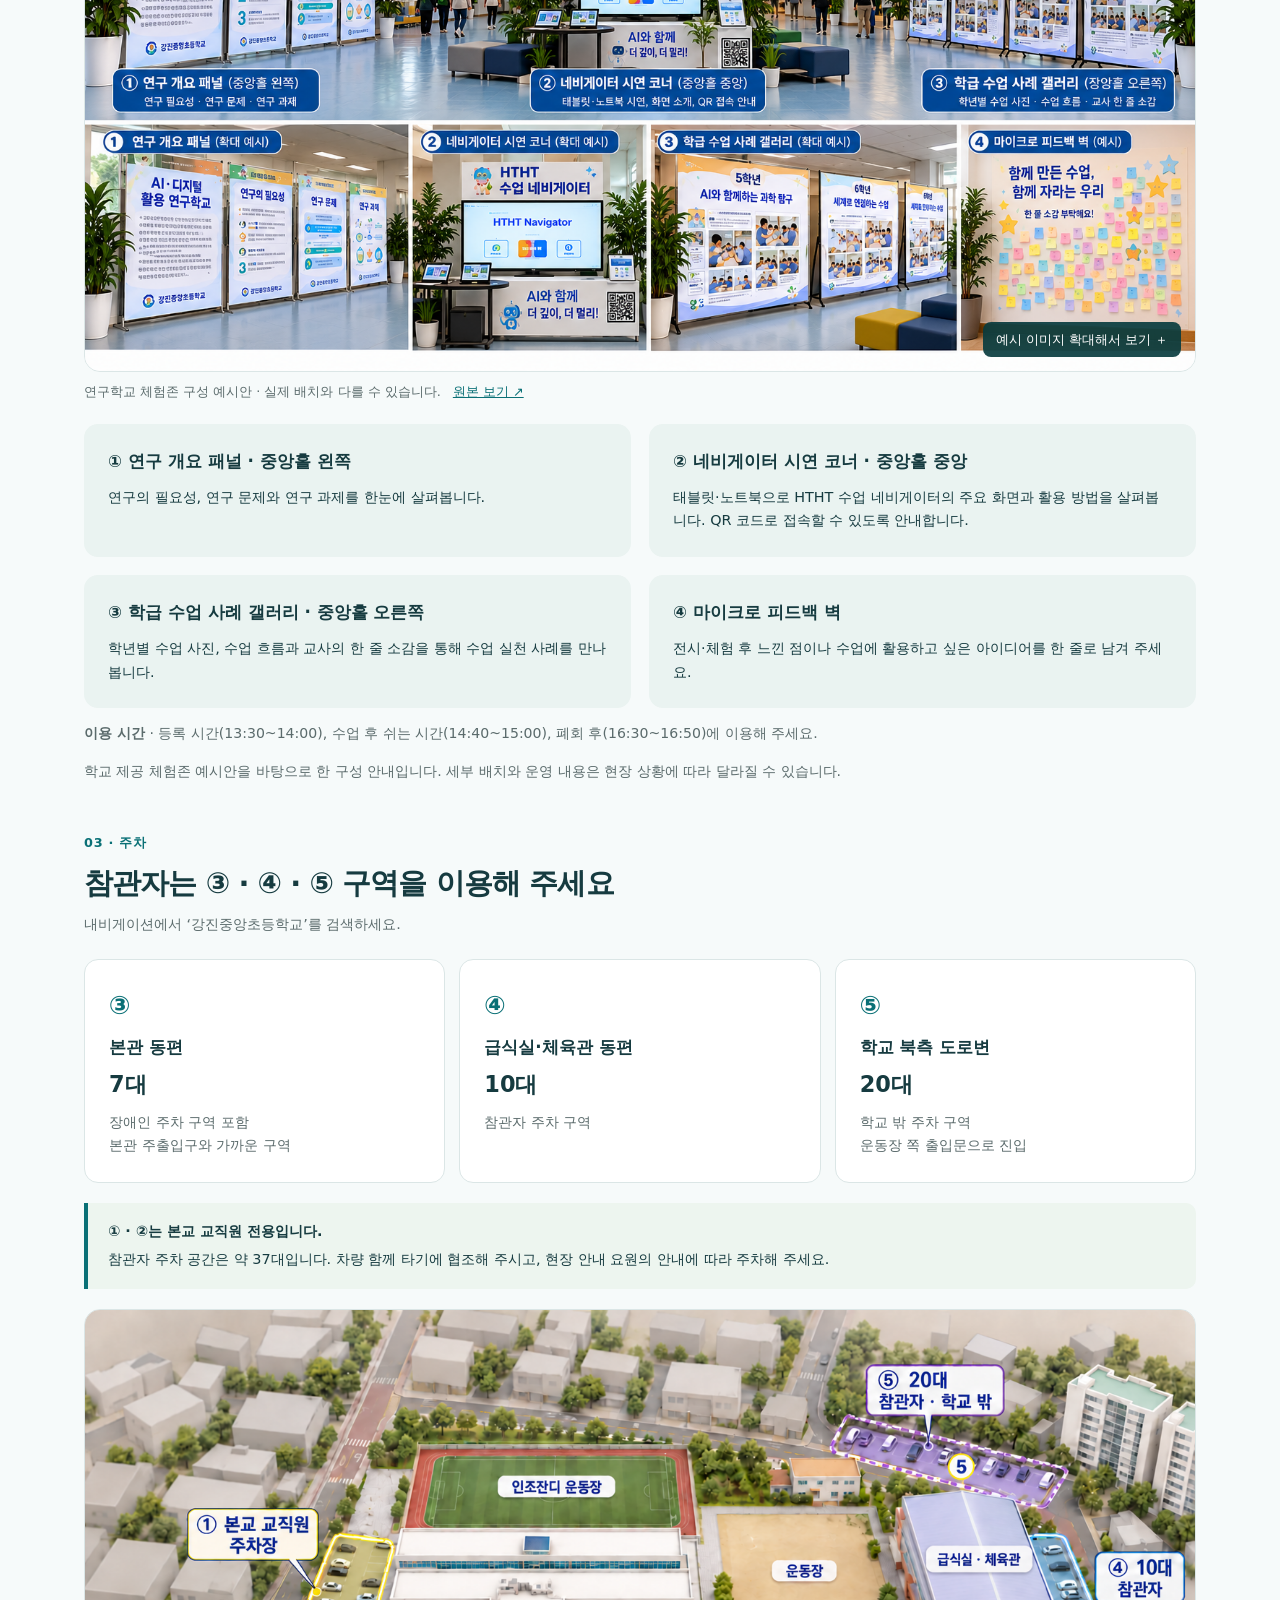
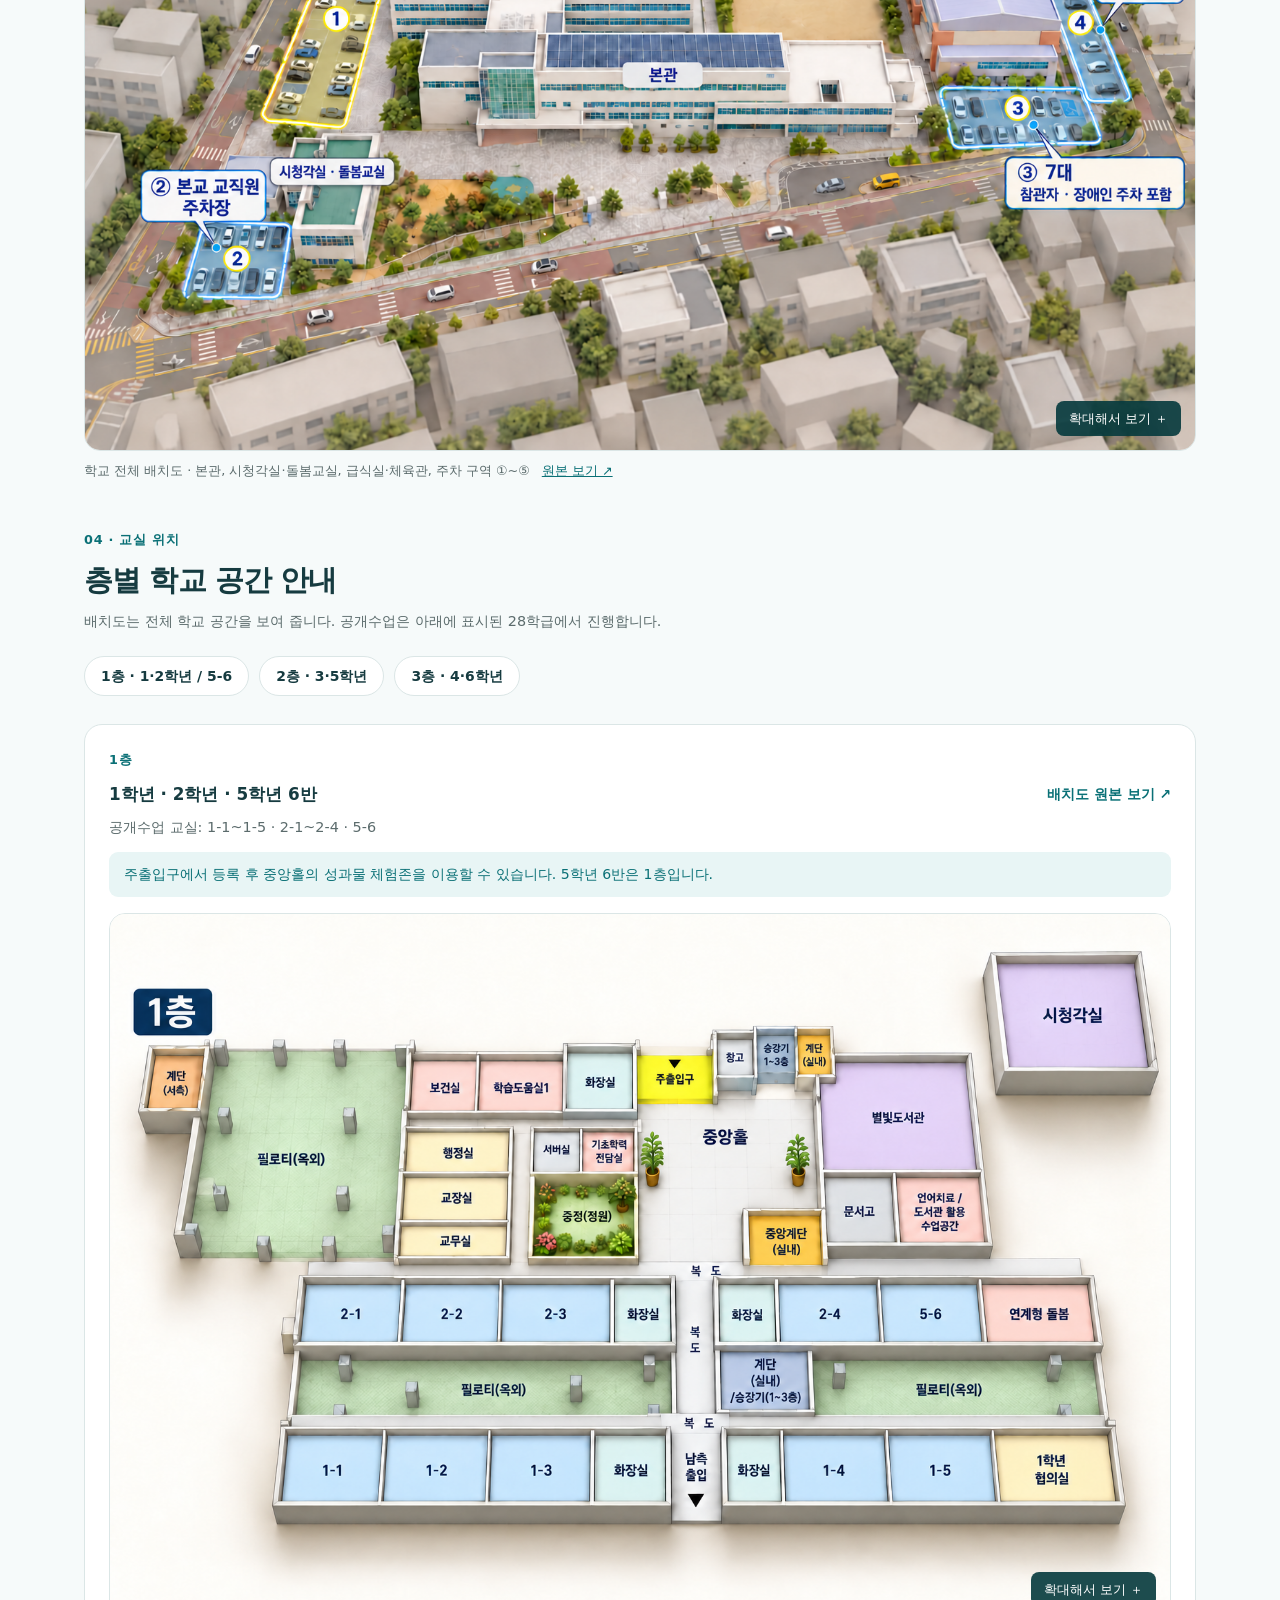
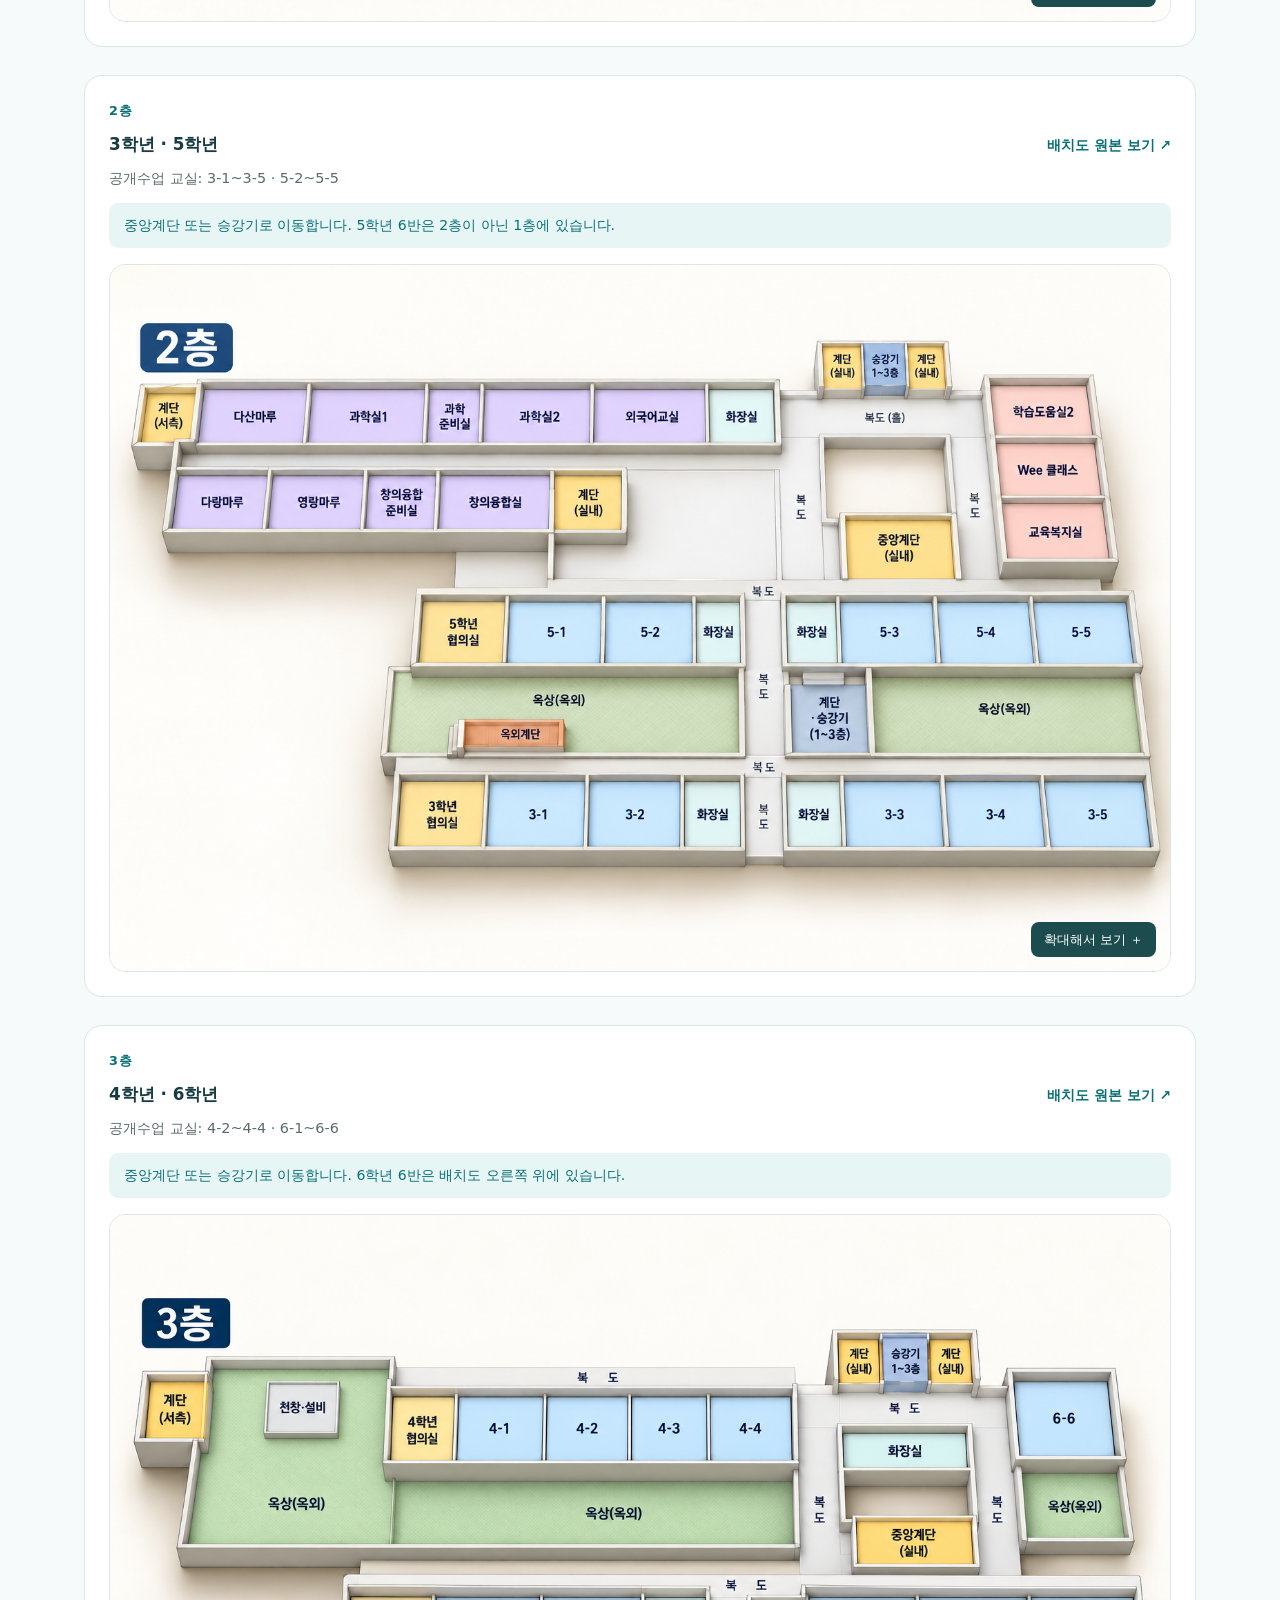
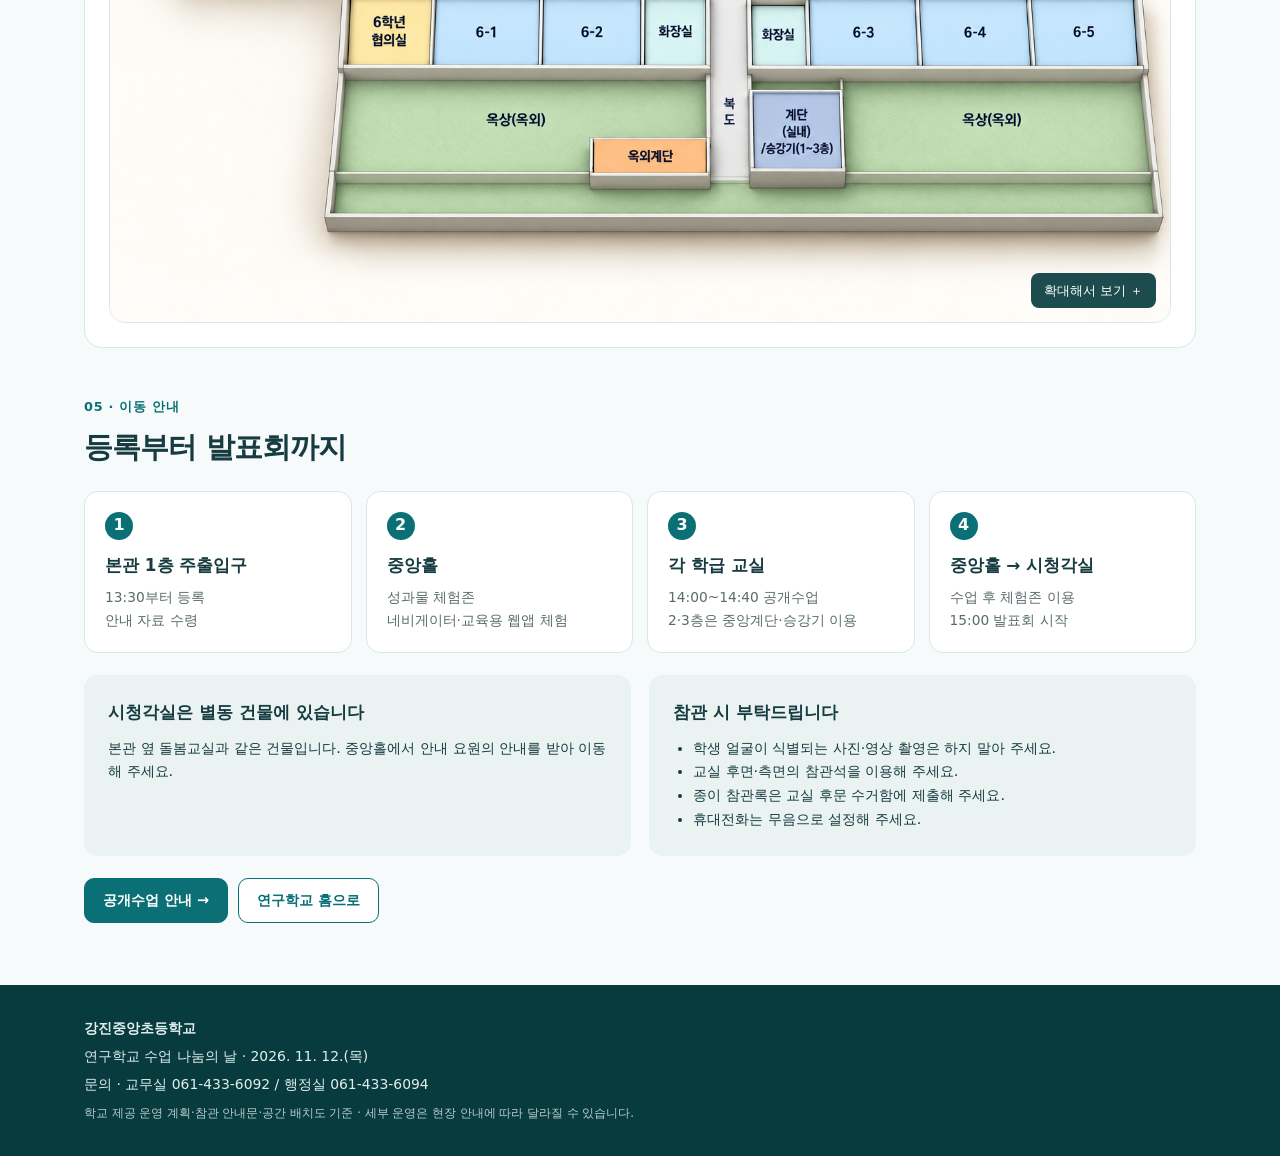
==== commit 13e46a78: "Add expandable experience zone example image" ====
--- a/campus-guide.html
+++ b/campus-guide.html
@@ -6,6 +6,7 @@
 <div class="wrap content"><section id="schedule" class="block"><div class="section-heading"><div><p class="eyebrow">01 · 일정</p><h2>당일 운영 일정</h2><p class="muted">2026. 11. 12.(목) 13:30~16:30</p></div><a class="text-link" href="open-classes.html">28개 공개수업 살펴보기 →</a></div><div class="event-table-wrap"><table class="event-table"><caption class="sr-only">2026년 11월 12일 당일 운영 일정</caption><thead><tr><th scope="col">시간</th><th scope="col">내용</th><th scope="col">장소</th></tr></thead><tbody><tr><th scope="row">13:30–14:00</th><td>등록 · 안내 자료 배부 · 성과물 체험존 개방</td><td>본관 1층 주출입구 · 중앙홀</td></tr><tr><th scope="row">14:00–14:40</th><td>공개수업 참관 · 28학급 동시 공개</td><td>각 학급 교실</td></tr><tr><th scope="row">14:40–15:00</th><td>쉬는 시간 · 성과물 체험존 · 발표회장 이동</td><td>중앙홀 → 시청각실</td></tr><tr><th scope="row">15:00–15:50</th><td>개회 · 환영사 · 연구학교 운영 결과 발표</td><td>시청각실</td></tr><tr><th scope="row">15:50–16:30</th><td>질의응답 · 지도 조언 · 폐회</td><td>시청각실</td></tr></tbody></table></div><p class="event-note">16:30 이후에는 중앙홀 체험존을 자유롭게 이용할 수 있습니다. 체험존은 16:50까지 개방합니다.</p><details class="presentation"><summary>운영 결과 발표회 세부 일정</summary><ul><li><time>15:00~15:10</time> 개회 · 환영사 · 내빈 소개</li><li><time>15:10~15:50</time> 연구 개요 · 과제별 결과 · 네비게이터 시연 · 수업자 사례 나눔 · 검증 결과와 결론</li><li><time>15:50~16:10</time> 질의응답</li><li><time>16:10~16:20</time> 지도·조언 및 총평</li><li><time>16:20~16:30</time> 폐회 및 정리</li></ul></details></section>
 
 <section id="experience" class="block" aria-labelledby="experience-title"><div class="section-heading"><div><p class="eyebrow">02 · 체험존</p><h2 id="experience-title">중앙홀 연구학교 체험존</h2><p class="muted">본관 1층 중앙홀에서 연구학교 운영 내용과 학급 수업 사례를 살펴보고, HTHT 수업 네비게이터를 체험해 보세요.</p></div></div>
+<button class="map-button" data-map="assets/experience-zone-example.png" data-title="연구학교 체험존 구성 예시안" aria-haspopup="dialog" aria-label="연구학교 체험존 구성 예시안 확대 보기"><img src="assets/experience-zone-example.png" width="1536" height="1024" loading="lazy" alt="본관 중앙홀 연구학교 체험존 구성 예시안. 왼쪽 연구 개요 패널, 중앙 HTHT 수업 네비게이터 시연 코너, 오른쪽 학급 수업 사례 갤러리와 마이크로 피드백 벽의 예시 모습."><span class="zoom-label">예시 이미지 확대해서 보기 ＋</span></button><p class="map-caption">연구학교 체험존 구성 예시안 · 실제 배치와 다를 수 있습니다. <a href="assets/experience-zone-example.png" target="_blank" rel="noopener">원본 보기 ↗<span class="sr-only"> (새 창)</span></a></p>
 <div class="info-grid">
 <article><h3>① 연구 개요 패널 · 중앙홀 왼쪽</h3><p>연구의 필요성, 연구 문제와 연구 과제를 한눈에 살펴봅니다.</p></article>
 <article><h3>② 네비게이터 시연 코너 · 중앙홀 중앙</h3><p>태블릿·노트북으로 HTHT 수업 네비게이터의 주요 화면과 활용 방법을 살펴봅니다. QR 코드로 접속할 수 있도록 안내합니다.</p></article>
@@ -16,4 +17,4 @@
 <section id="floors" class="block"><div class="section-heading"><div><p class="eyebrow">04 · 교실 위치</p><h2>층별 학교 공간 안내</h2><p class="muted">배치도는 전체 학교 공간을 보여 줍니다. 공개수업은 아래에 표시된 28학급에서 진행합니다.</p></div></div><nav class="floor-nav" aria-label="층별 바로가기"><a href="#floor-1">1층 · 1·2학년 / 5-6</a><a href="#floor-2">2층 · 3·5학년</a><a href="#floor-3">3층 · 4·6학년</a></nav><section class="floor-panel" id="floor-1" aria-labelledby="floor-1-title"><div class="section-heading"><div><p class="eyebrow">1층</p><h3 id="floor-1-title">1학년 · 2학년 · 5학년 6반</h3><p class="muted">공개수업 교실: 1-1~1-5 · 2-1~2-4 · 5-6</p></div><a class="text-link" href="assets/campus-floor-1.png" target="_blank" rel="noopener">배치도 원본 보기 ↗<span class="sr-only"> (새 창)</span></a></div><p class="floor-note">주출입구에서 등록 후 중앙홀의 성과물 체험존을 이용할 수 있습니다. 5학년 6반은 1층입니다.</p><button class="map-button" data-map="assets/campus-floor-1.png" data-title="1층 배치도" aria-haspopup="dialog" aria-label="1층 배치도 확대 보기"><img src="assets/campus-floor-1.png" width="1536" height="1024" loading="lazy" alt="1층 학교 공간 배치도. 공개수업 교실 1-1~1-5 · 2-1~2-4 · 5-6. 계단, 승강기와 화장실 위치 표시."><span class="zoom-label">확대해서 보기 ＋</span></button></section><section class="floor-panel" id="floor-2" aria-labelledby="floor-2-title"><div class="section-heading"><div><p class="eyebrow">2층</p><h3 id="floor-2-title">3학년 · 5학년</h3><p class="muted">공개수업 교실: 3-1~3-5 · 5-2~5-5</p></div><a class="text-link" href="assets/campus-floor-2.png" target="_blank" rel="noopener">배치도 원본 보기 ↗<span class="sr-only"> (새 창)</span></a></div><p class="floor-note">중앙계단 또는 승강기로 이동합니다. 5학년 6반은 2층이 아닌 1층에 있습니다.</p><button class="map-button" data-map="assets/campus-floor-2.png" data-title="2층 배치도" aria-haspopup="dialog" aria-label="2층 배치도 확대 보기"><img src="assets/campus-floor-2.png" width="1536" height="1024" loading="lazy" alt="2층 학교 공간 배치도. 공개수업 교실 3-1~3-5 · 5-2~5-5. 계단, 승강기와 화장실 위치 표시."><span class="zoom-label">확대해서 보기 ＋</span></button></section><section class="floor-panel" id="floor-3" aria-labelledby="floor-3-title"><div class="section-heading"><div><p class="eyebrow">3층</p><h3 id="floor-3-title">4학년 · 6학년</h3><p class="muted">공개수업 교실: 4-2~4-4 · 6-1~6-6</p></div><a class="text-link" href="assets/campus-floor-3.png" target="_blank" rel="noopener">배치도 원본 보기 ↗<span class="sr-only"> (새 창)</span></a></div><p class="floor-note">중앙계단 또는 승강기로 이동합니다. 6학년 6반은 배치도 오른쪽 위에 있습니다.</p><button class="map-button" data-map="assets/campus-floor-3.png" data-title="3층 배치도" aria-haspopup="dialog" aria-label="3층 배치도 확대 보기"><img src="assets/campus-floor-3.png" width="1536" height="1024" loading="lazy" alt="3층 학교 공간 배치도. 공개수업 교실 4-2~4-4 · 6-1~6-6. 계단, 승강기와 화장실 위치 표시."><span class="zoom-label">확대해서 보기 ＋</span></button></section></section>
 <section id="route" class="block"><div class="section-heading"><div><p class="eyebrow">05 · 이동 안내</p><h2>등록부터 발표회까지</h2></div></div><ol class="route"><li><span>1</span><h3>본관 1층 주출입구</h3><p>13:30부터 등록<br>안내 자료 수령</p></li><li><span>2</span><h3>중앙홀</h3><p>성과물 체험존<br>네비게이터·교육용 웹앱 체험</p></li><li><span>3</span><h3>각 학급 교실</h3><p>14:00~14:40 공개수업<br>2·3층은 중앙계단·승강기 이용</p></li><li><span>4</span><h3>중앙홀 → 시청각실</h3><p>수업 후 체험존 이용<br>15:00 발표회 시작</p></li></ol><div class="info-grid"><article><h3>시청각실은 별동 건물에 있습니다</h3><p>본관 옆 돌봄교실과 같은 건물입니다. 중앙홀에서 안내 요원의 안내를 받아 이동해 주세요.</p></article><article><h3>참관 시 부탁드립니다</h3><ul><li>학생 얼굴이 식별되는 사진·영상 촬영은 하지 말아 주세요.</li><li>교실 후면·측면의 참관석을 이용해 주세요.</li><li>종이 참관록은 교실 후문 수거함에 제출해 주세요.</li><li>휴대전화는 무음으로 설정해 주세요.</li></ul></article></div><div class="event-actions"><a href="open-classes.html">공개수업 안내 →</a><a href="index.html">연구학교 홈으로</a></div></section></div></main>
 <footer><div class="wrap"><strong>강진중앙초등학교</strong><p>연구학교 수업 나눔의 날 · 2026. 11. 12.(목)</p><p>문의 · 교무실 <a href="tel:0614336092">061-433-6092</a> / 행정실 <a href="tel:0614336094">061-433-6094</a></p><small>학교 제공 운영 계획·참관 안내문·공간 배치도 기준 · 세부 운영은 현장 안내에 따라 달라질 수 있습니다.</small></div></footer>
-<dialog id="map-dialog" aria-labelledby="map-title"><div class="map-dialog-head"><h2 id="map-title">배치도</h2><div class="zoom-controls"><button type="button" id="zoom-out" aria-label="배치도 축소">−</button><output id="zoom-level" aria-live="polite">100%</output><button type="button" id="zoom-in" aria-label="배치도 확대">＋</button><button type="button" id="map-close" autofocus>닫기</button></div></div><p class="zoom-help">＋로 확대하고 그림을 좌우·위아래로 스크롤해 보세요.</p><div class="map-viewport" tabindex="0" aria-label="확대 배치도 스크롤 영역"><img id="map-image" alt=""></div></dialog><script src="assets/campus-guide.js"></script></body></html>+<dialog id="map-dialog" aria-labelledby="map-title"><div class="map-dialog-head"><h2 id="map-title">배치도</h2><div class="zoom-controls"><button type="button" id="zoom-out" aria-label="이미지 축소">−</button><output id="zoom-level" aria-live="polite">100%</output><button type="button" id="zoom-in" aria-label="이미지 확대">＋</button><button type="button" id="map-close" autofocus>닫기</button></div></div><p class="zoom-help">＋로 확대하고 그림을 좌우·위아래로 스크롤해 보세요.</p><div class="map-viewport" tabindex="0" aria-label="확대 이미지 스크롤 영역"><img id="map-image" alt=""></div></dialog><script src="assets/campus-guide.js"></script></body></html>
